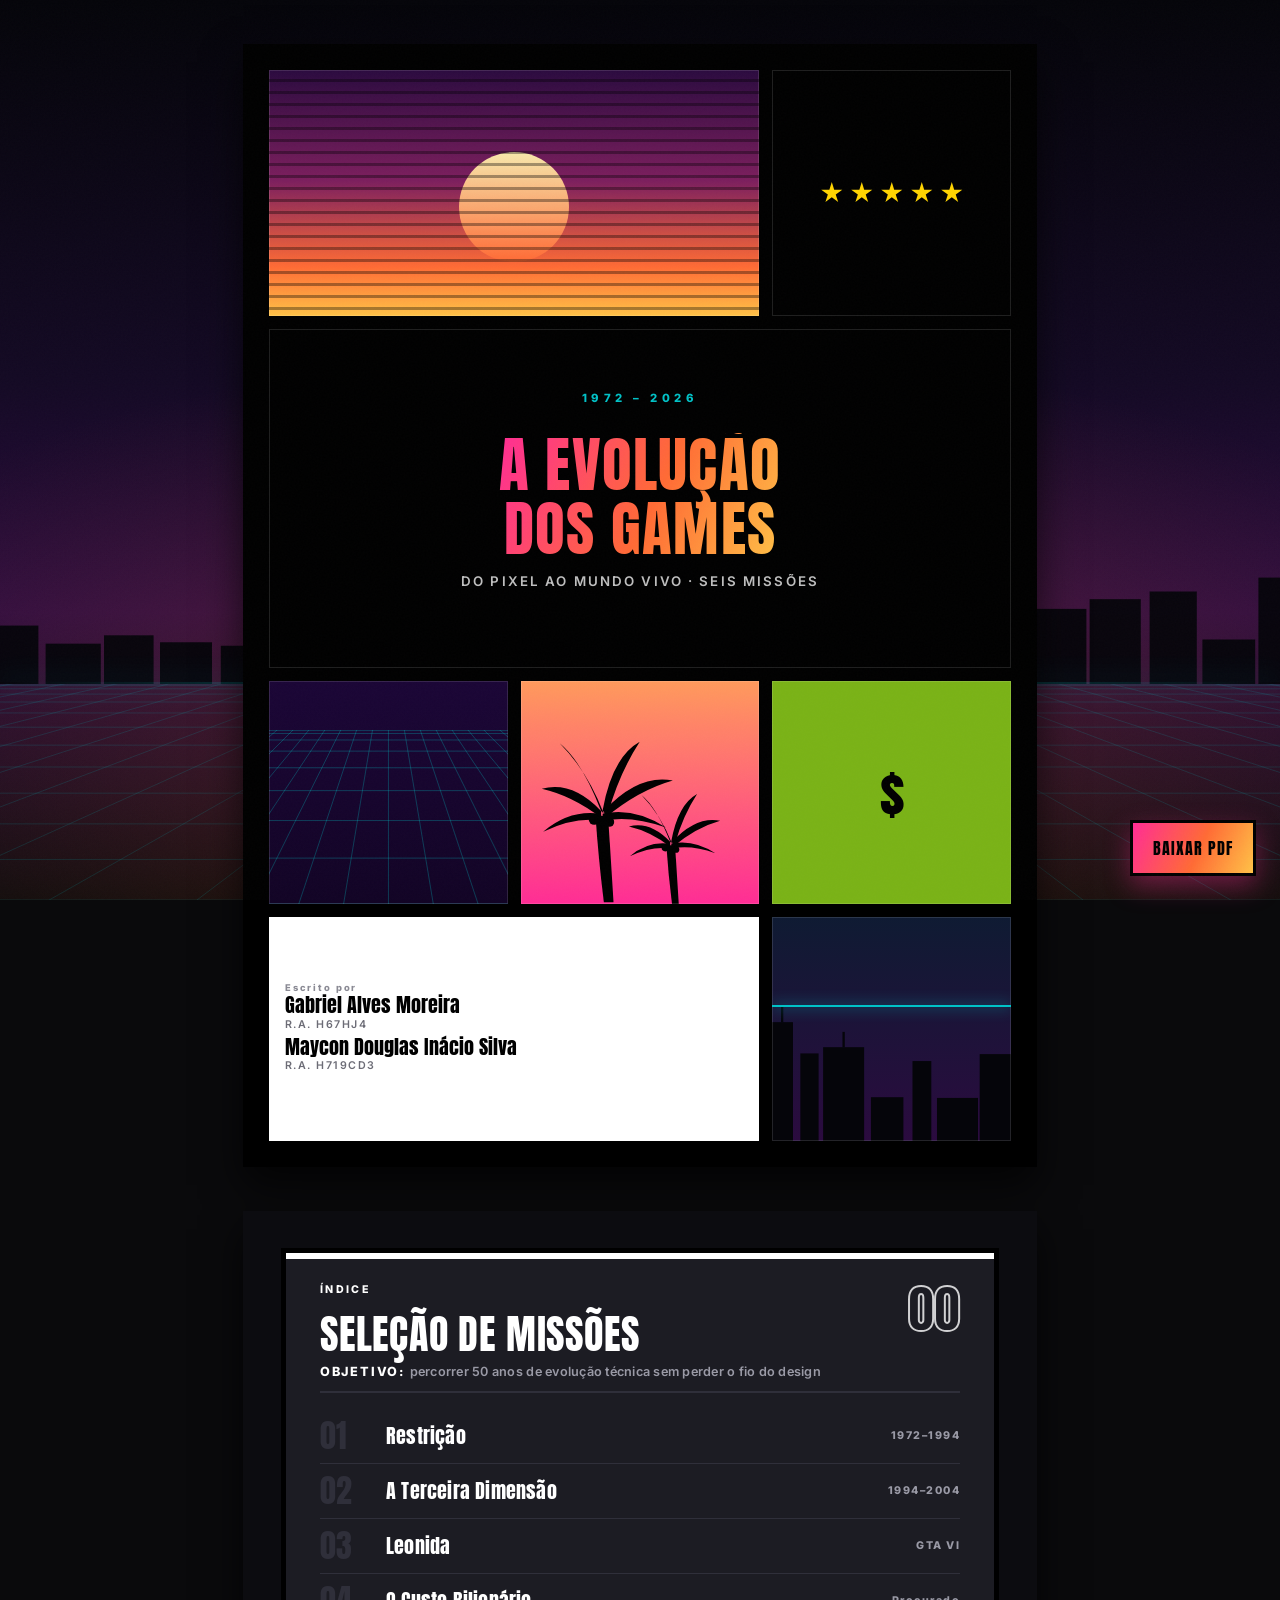
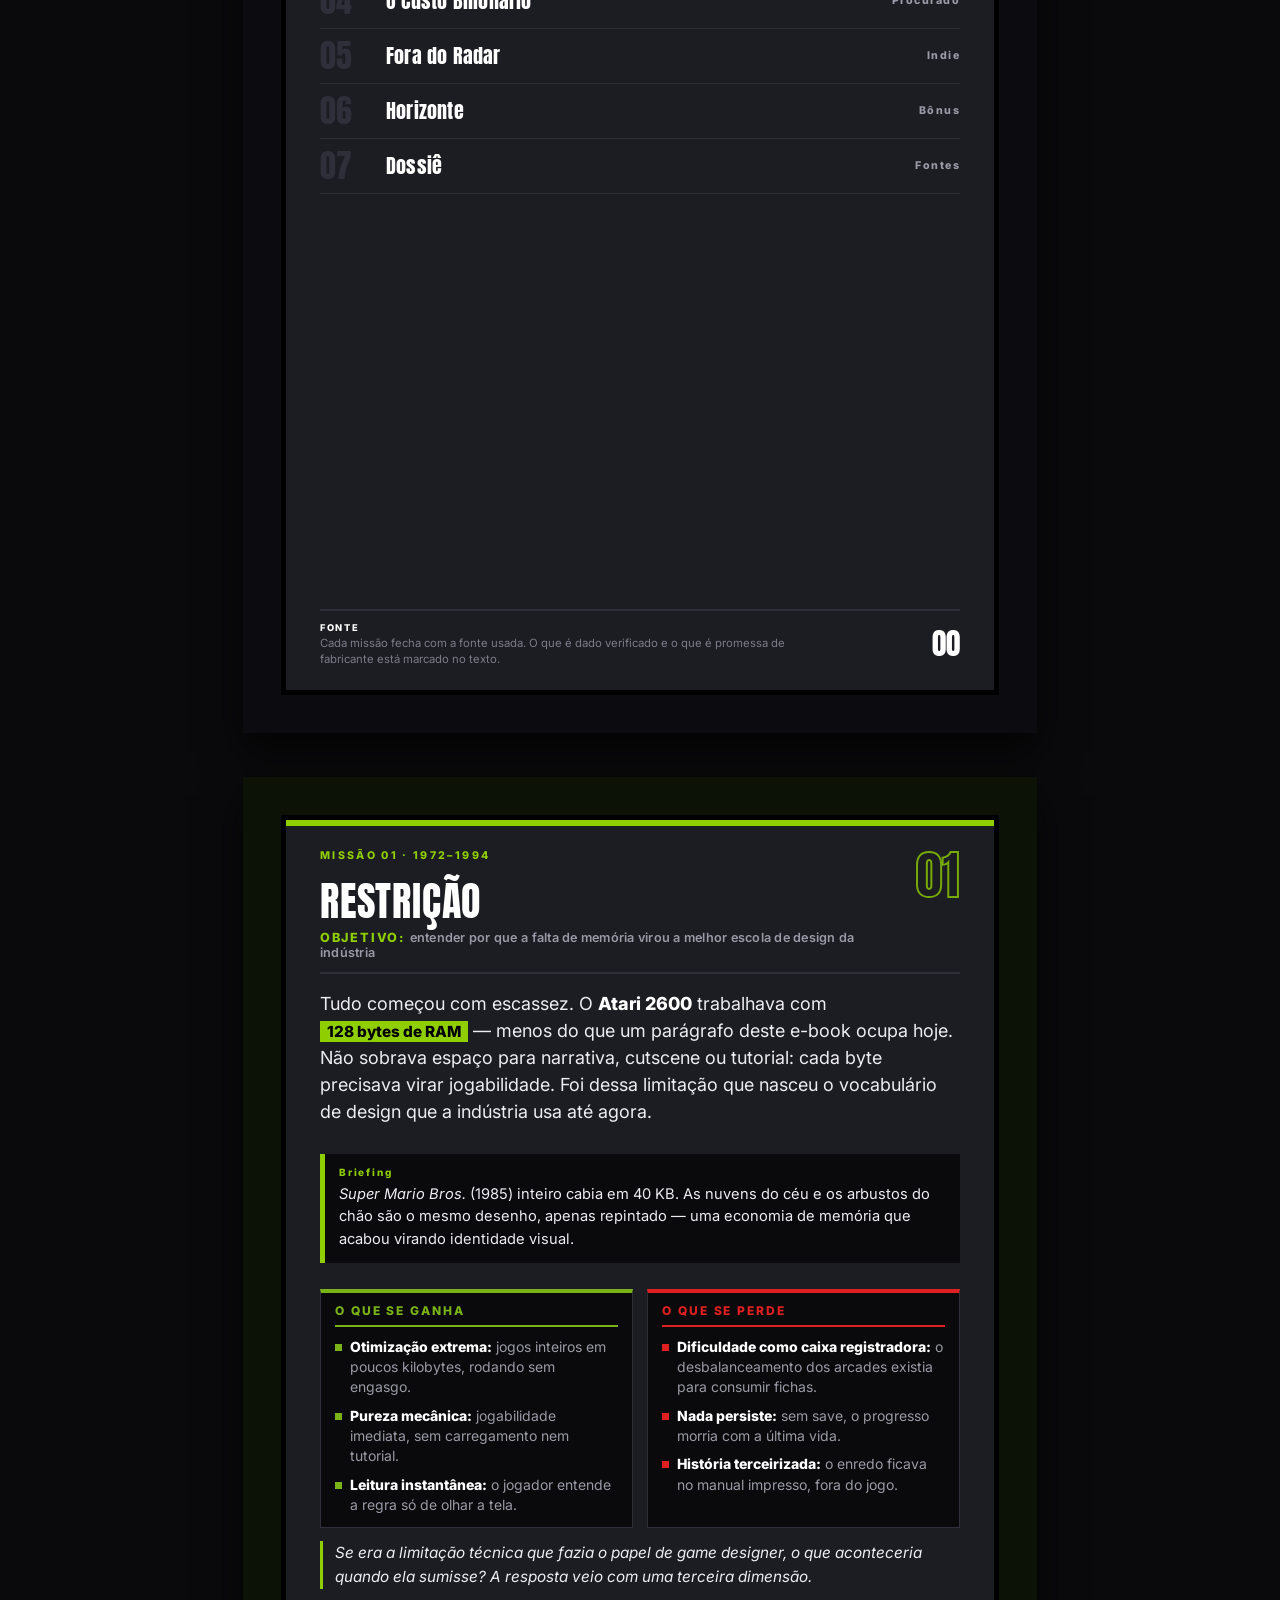
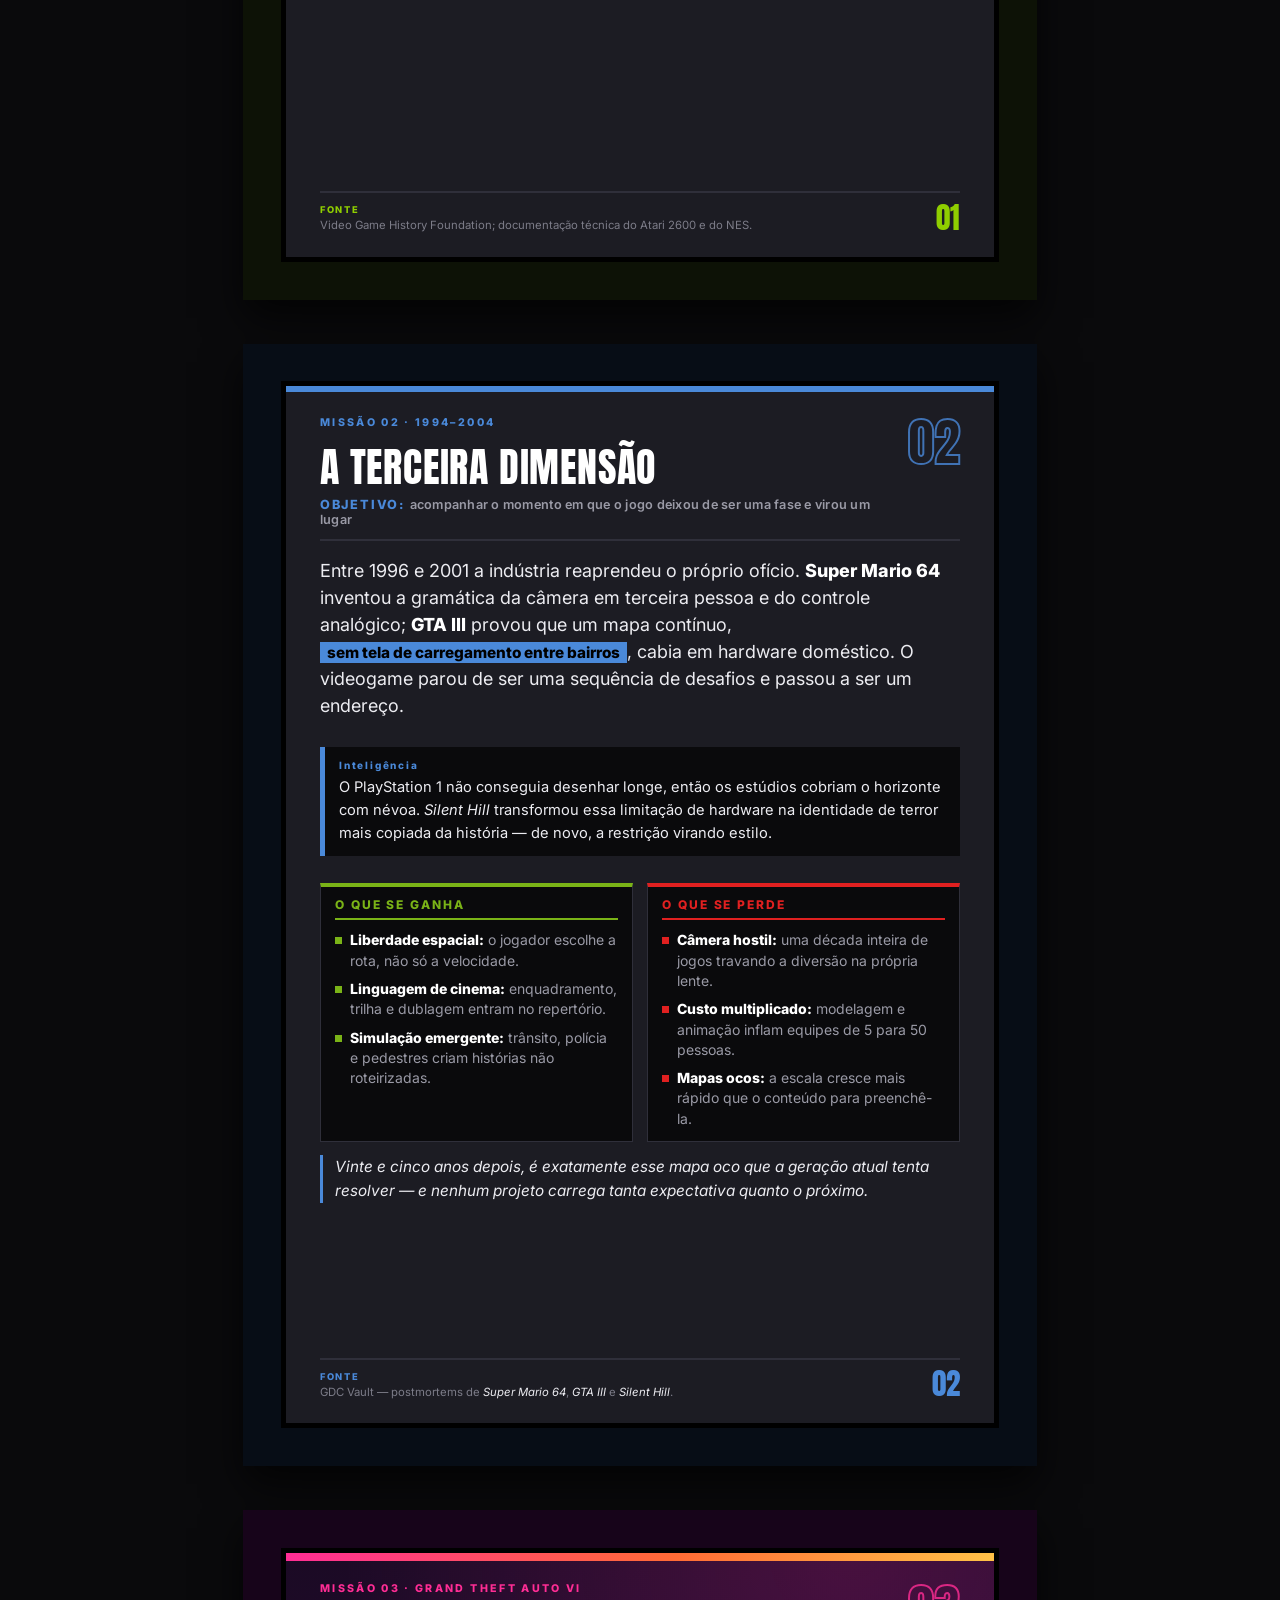
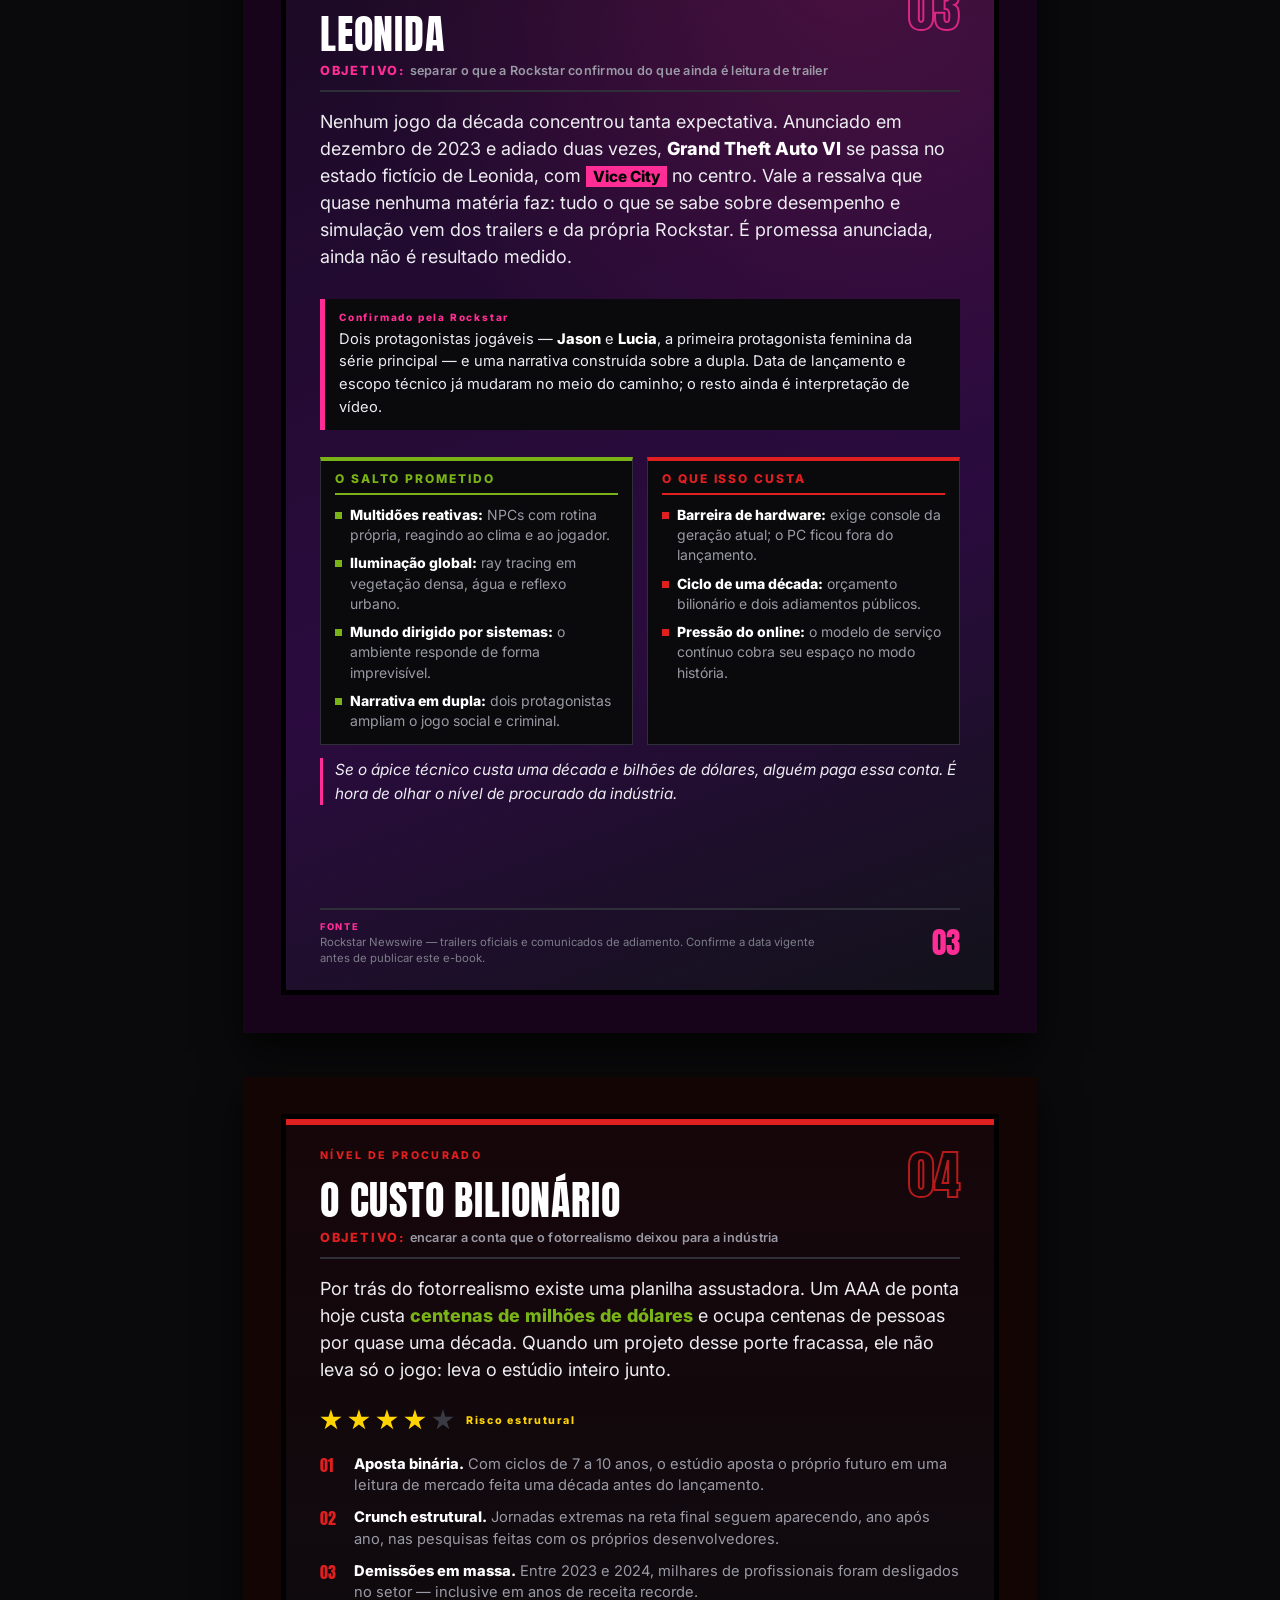
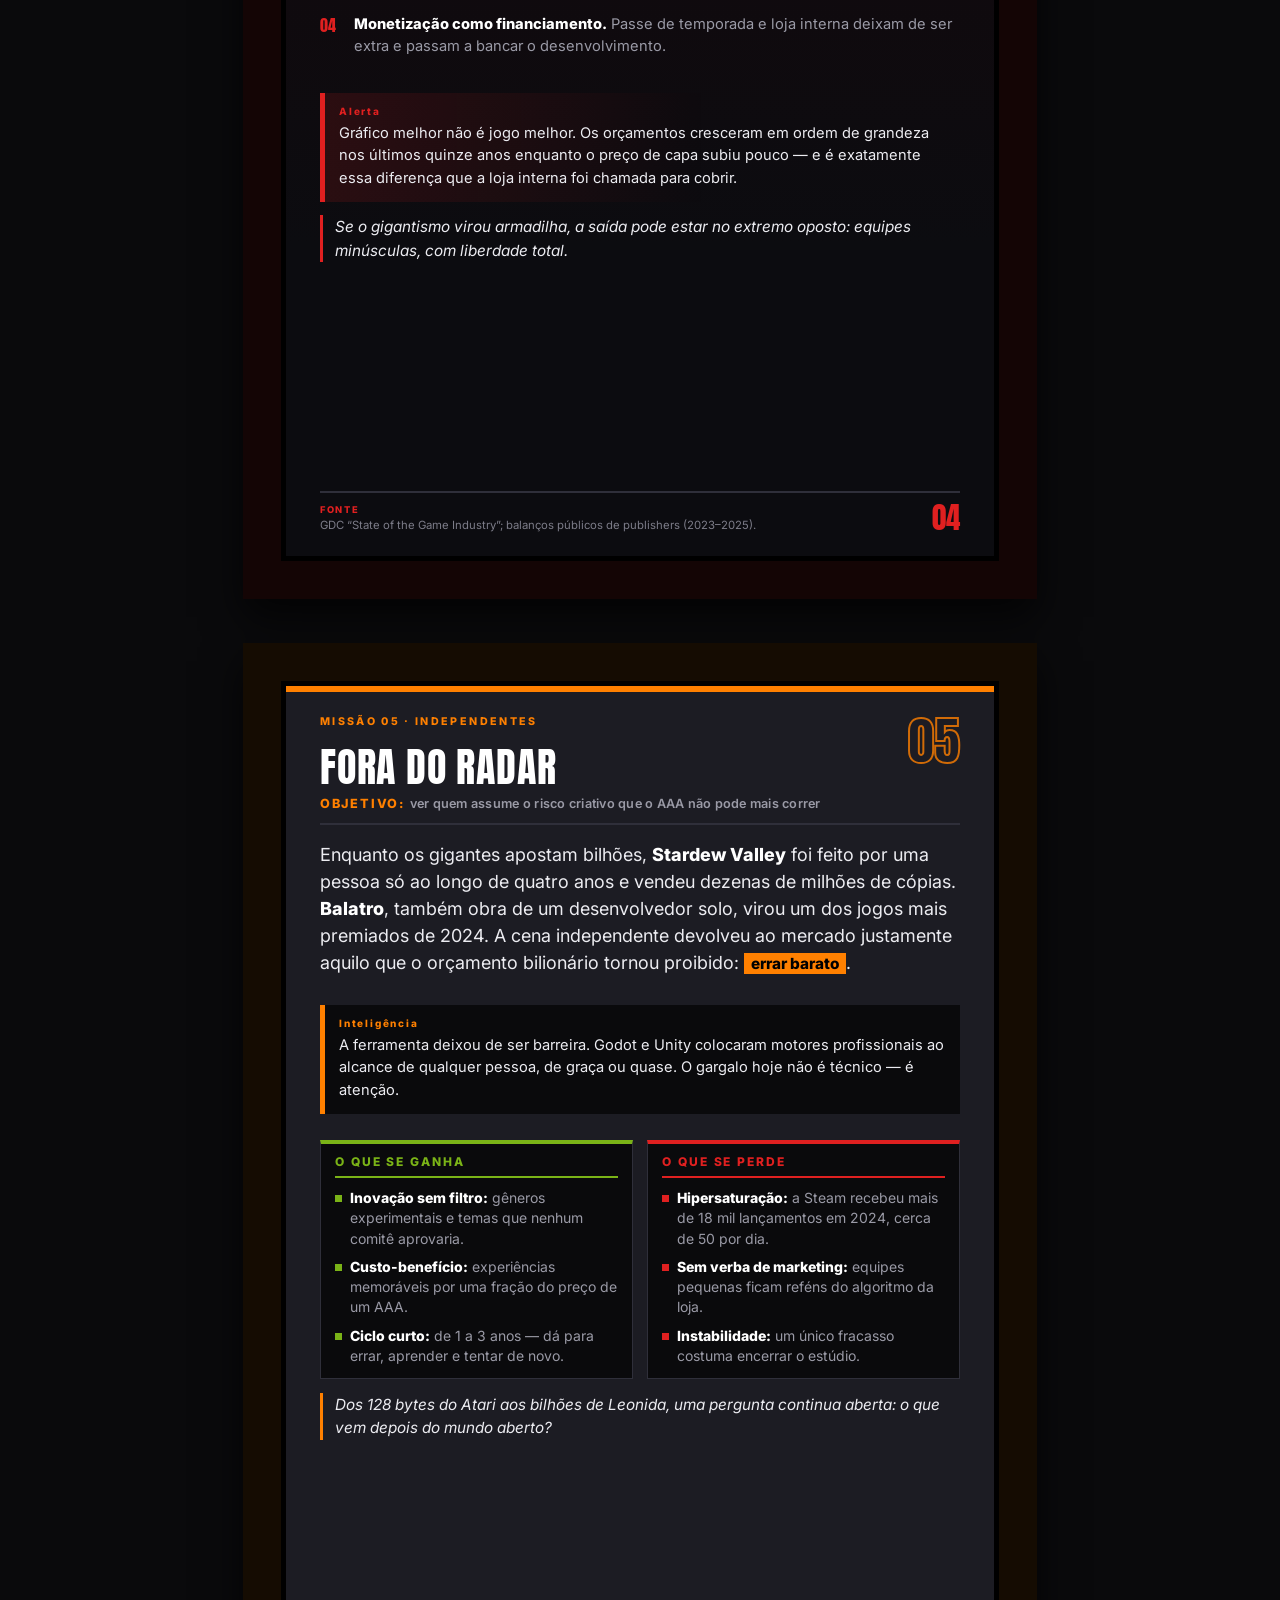
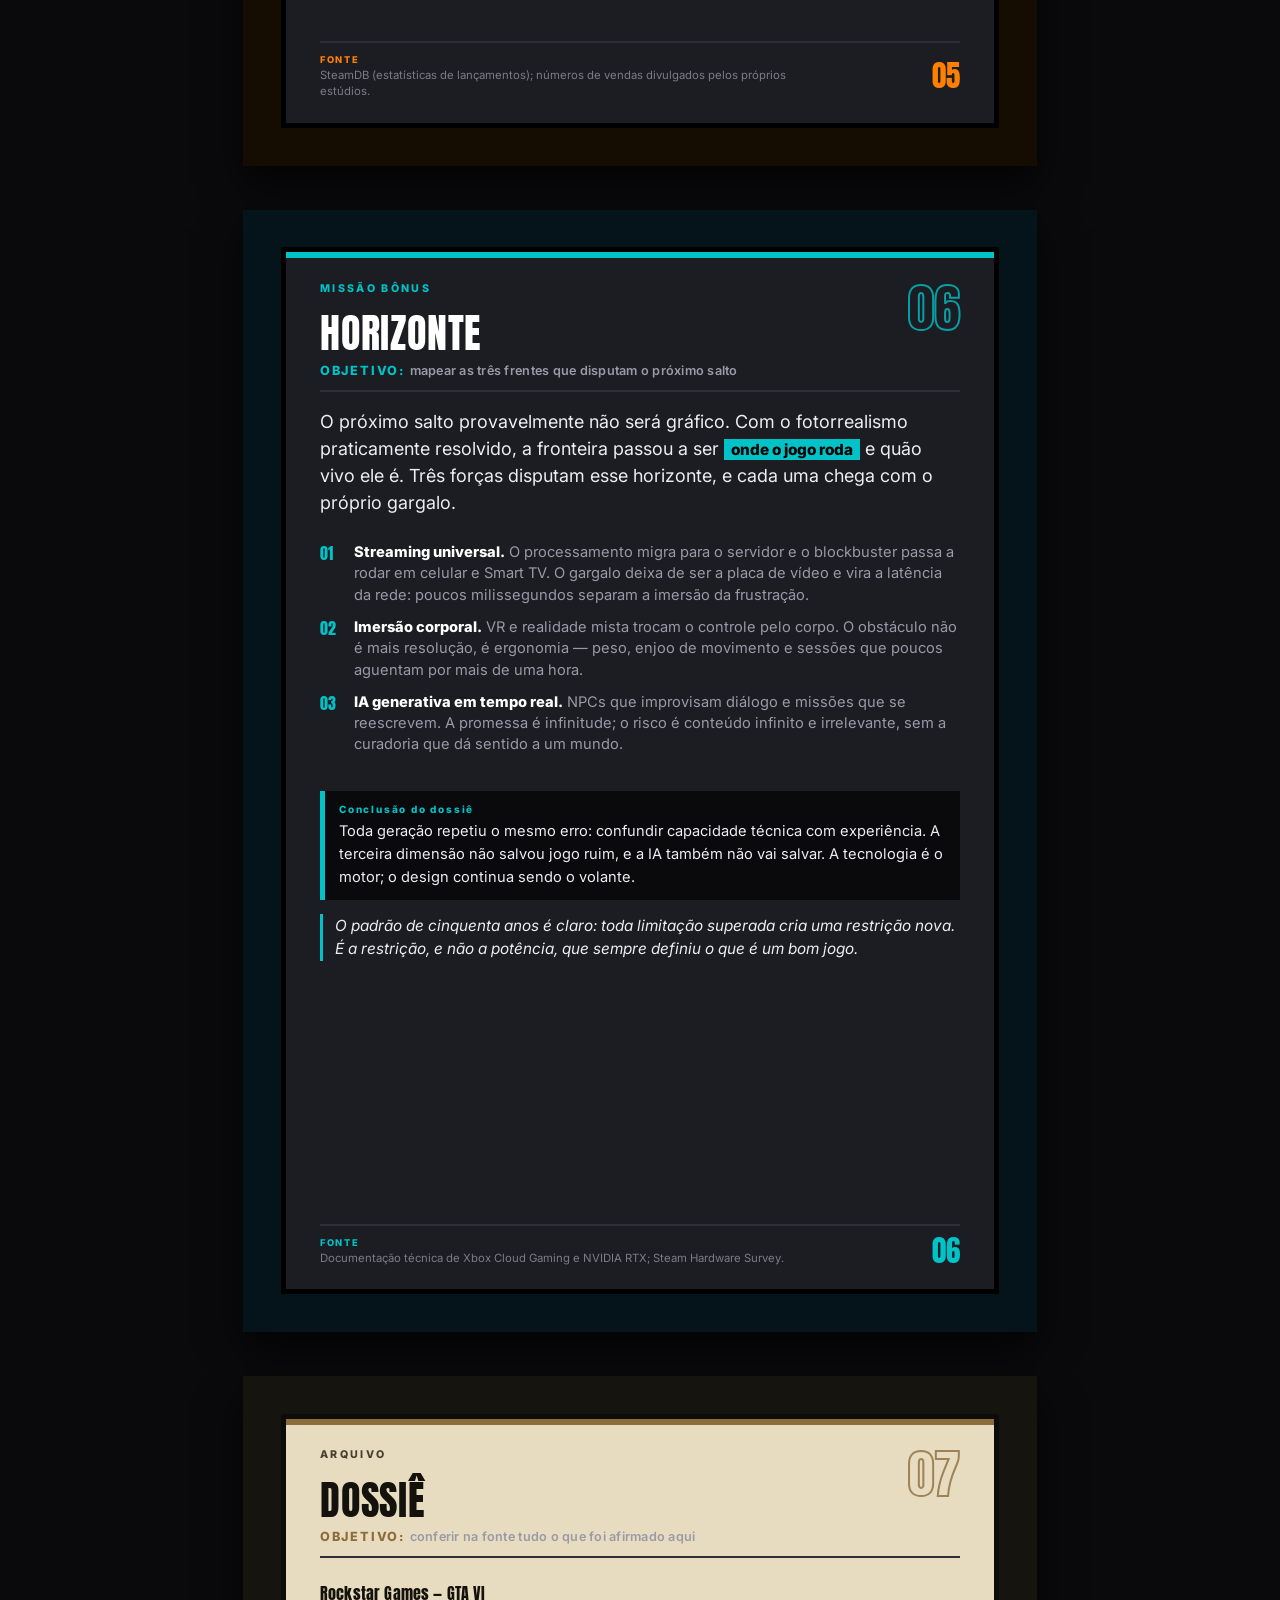
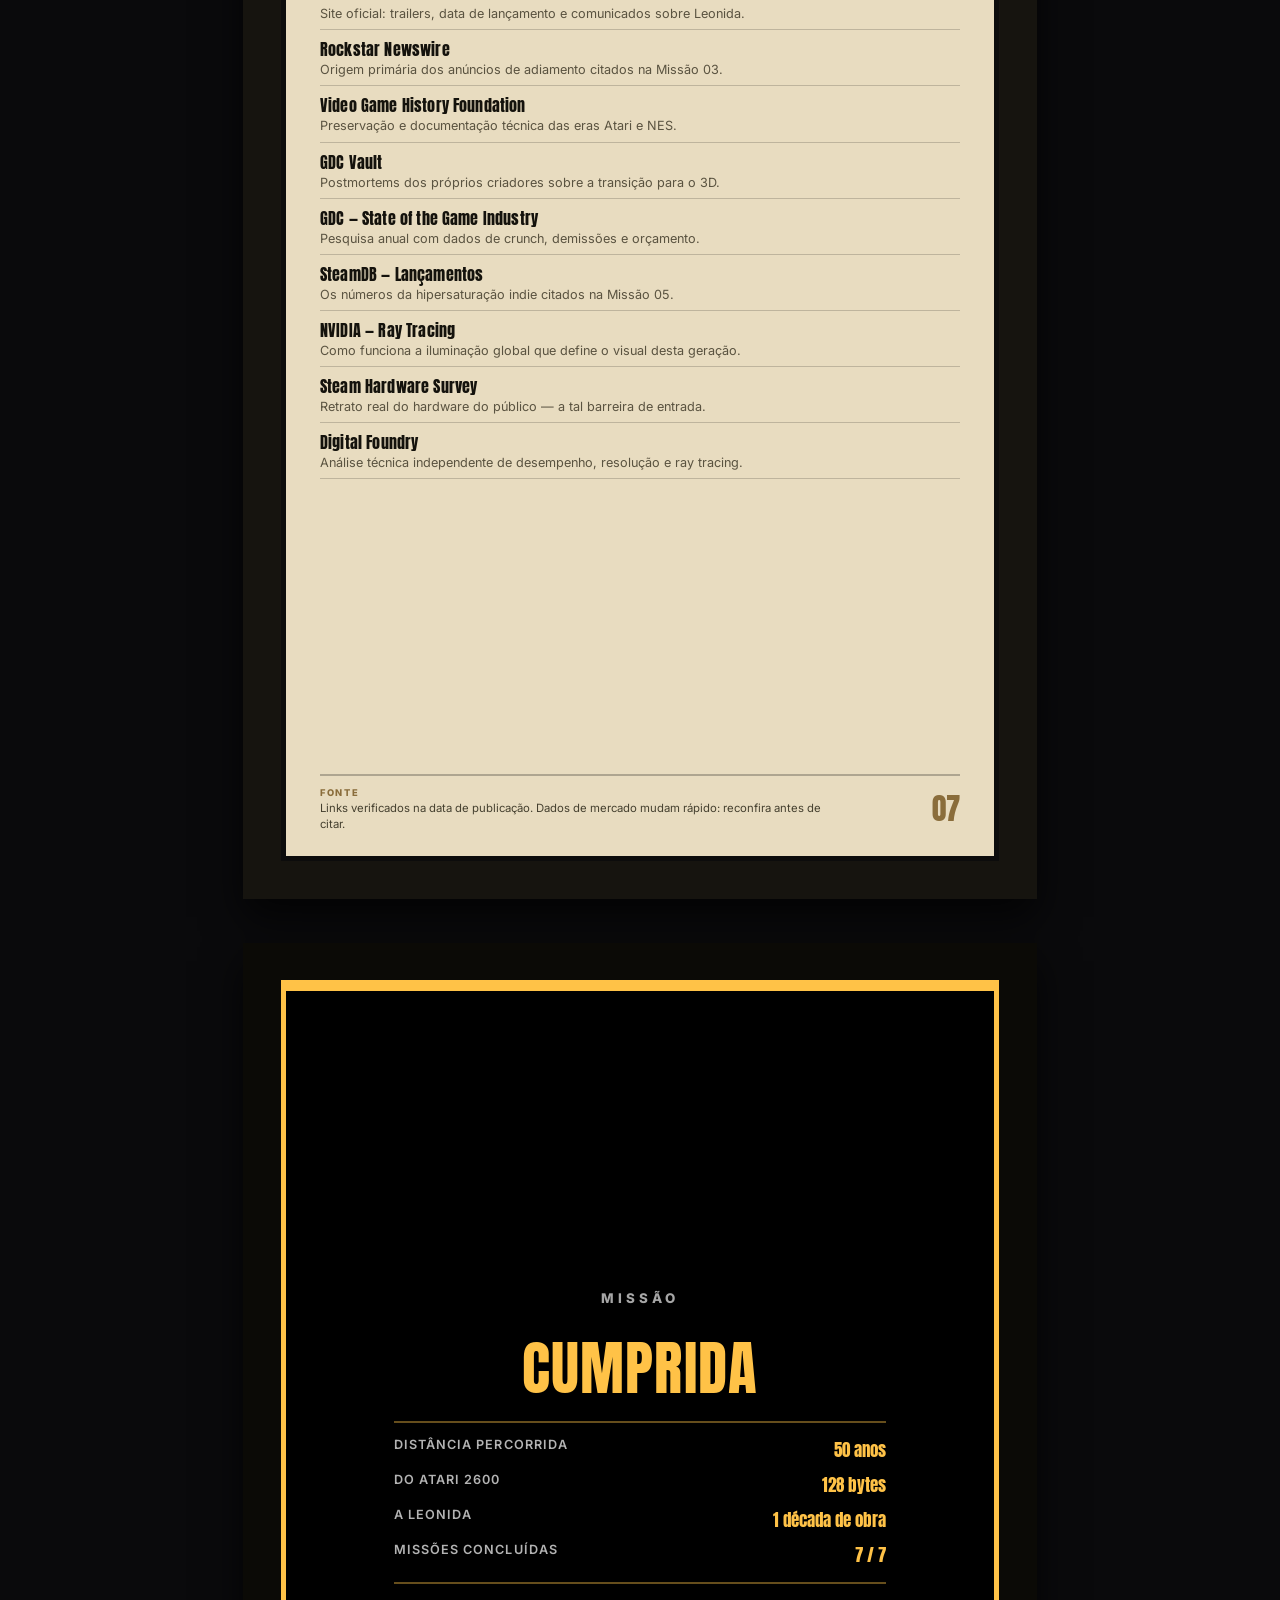
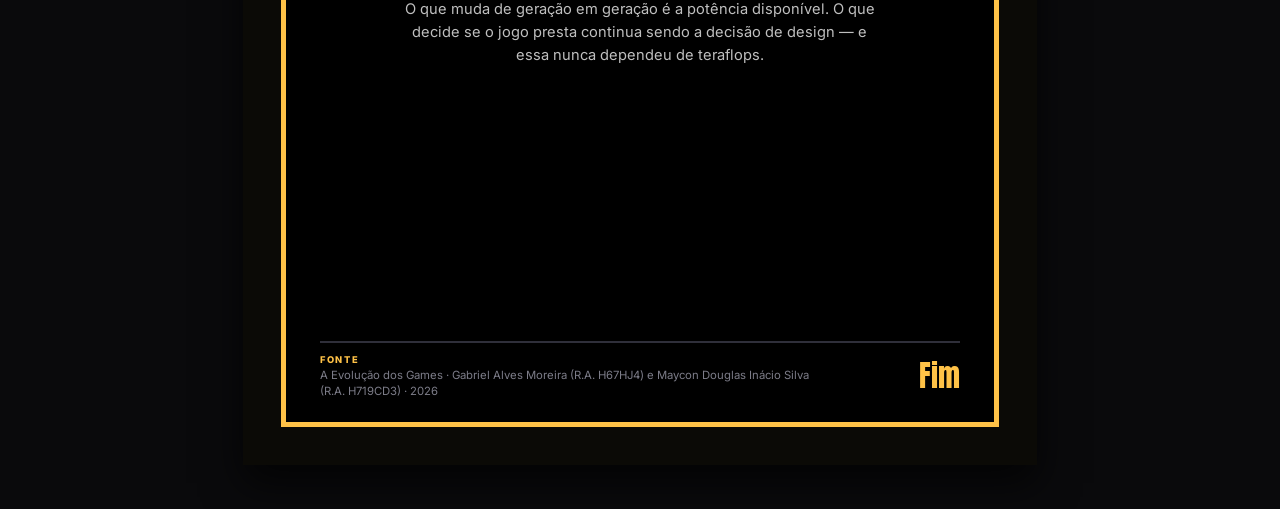
==== index.html @ b7cafbfc "feat: e-book A Evolução dos Games com direção de arte GTA V/VI E-book de 10 folhas A4 sobre 50 anos " ====
<!DOCTYPE html>
<html lang="pt-BR">
<head>
    <meta charset="UTF-8">
    <meta name="viewport" content="width=device-width, initial-scale=1.0">
    <meta name="description" content="E-book sobre a evolução dos games, do Atari a Leonida. Direção de arte inspirada em GTA V e GTA VI: painéis, HUD de missão e o pôr do sol de Vice City. Por Gabriel Alves Moreira e Maycon Douglas Inácio Silva.">
    <meta name="author" content="Gabriel Alves Moreira, Maycon Douglas Inácio Silva">

    <!-- Open Graph / Facebook -->
    <meta property="og:type" content="website">
    <meta property="og:url" content="https://maycondis.github.io/E-book-A_Evolucao_dos_Games/">
    <meta property="og:title" content="A Evolução dos Games | E-book">
    <meta property="og:description" content="Seis missões, do Atari a Leonida: como a restrição técnica sempre definiu o que é um bom jogo.">
    <meta property="og:image" content="https://maycondis.github.io/E-book-A_Evolucao_dos_Games/assets/img/capa.png">

    <!-- Twitter -->
    <meta property="twitter:card" content="summary_large_image">
    <meta property="twitter:url" content="https://maycondis.github.io/E-book-A_Evolucao_dos_Games/">
    <meta property="twitter:title" content="A Evolução dos Games | E-book">
    <meta property="twitter:description" content="Seis missões, do Atari a Leonida: como a restrição técnica sempre definiu o que é um bom jogo.">
    <meta property="twitter:image" content="https://maycondis.github.io/E-book-A_Evolucao_dos_Games/assets/img/capa.png">

    <title>A Evolução dos Games | E-book</title>

    <link rel="preconnect" href="https://fonts.googleapis.com">
    <link rel="preconnect" href="https://fonts.gstatic.com" crossorigin>
    <link href="https://fonts.googleapis.com/css2?family=Anton&family=Inter:wght@400;600;800&display=swap" rel="stylesheet">
    <link rel="stylesheet" href="assets/css/style.css">
    <link rel="stylesheet" href="assets/css/scenery.css">
    <link rel="icon" type="image/svg+xml" href="assets/img/favicon.svg">
</head>
<body>

    <!-- ============================================================
         CENÁRIO — LEONIDA AO ANOITECER (100% CSS)
         ============================================================ -->
    <div class="scenery" aria-hidden="true">
        <div class="scenery-sun"></div>
        <div class="scenery-skyline"></div>
        <div class="scenery-horizon"></div>
        <div class="scenery-road"></div>
    </div>

    <!-- ============================================================
         MENU DE PAUSA
         ============================================================ -->
    <nav id="pause-menu" aria-label="Seleção de missões">
        <p class="menu-tab">Menu de Pausa</p>
        <div class="menu-body">
            <div class="radar" aria-hidden="true">
                <div class="radar-sweep"></div>
                <div class="radar-blip"></div>
            </div>
            <ol>
                <li><a href="#m1">Restrição</a></li>
                <li><a href="#m2">A Terceira Dimensão</a></li>
                <li><a href="#m3">Leonida</a></li>
                <li><a href="#m4">O Custo Bilionário</a></li>
                <li><a href="#m5">Fora do Radar</a></li>
                <li><a href="#m6">Horizonte</a></li>
                <li><a href="#m7">Dossiê</a></li>
            </ol>
            <p class="menu-hud"><span>Progresso</span><span>7 / 7</span></p>
        </div>
    </nav>

    <!-- ============================================================
         E-BOOK
         ============================================================ -->
    <main>

        <!-- ===== CAPA ===== -->
        <article class="sheet cover-sheet" aria-labelledby="cover-title">
            <div class="cover-grid">

                <div class="cell cell-sunset span-2"></div>

                <div class="cell cell-wanted" aria-hidden="true">
                    <span class="wanted-star"></span>
                    <span class="wanted-star"></span>
                    <span class="wanted-star"></span>
                    <span class="wanted-star"></span>
                    <span class="wanted-star"></span>
                </div>

                <div class="cell cell-title span-3">
                    <p class="cover-kicker">1972 &ndash; 2026</p>
                    <h1 id="cover-title" class="cover-title">A Evolução<br>dos Games</h1>
                    <p class="cover-sub">Do pixel ao mundo vivo &middot; Seis missões</p>
                </div>

                <div class="cell cell-grid"></div>

                <div class="cell cell-palms" aria-hidden="true"></div>

                <div class="cell cell-money" aria-hidden="true"><span>$</span></div>

                <div class="cell cell-author span-2">
                    <span class="label">Escrito por</span>
                    <span class="name">Gabriel Alves Moreira</span>
                    <span class="ra">R.A. H67HJ4</span>
                    <span class="name">Maycon Douglas Inácio Silva</span>
                    <span class="ra">R.A. H719CD3</span>
                </div>

                <div class="cell cell-skyline"></div>

            </div>
        </article>

        <!-- ===== SELEÇÃO DE MISSÕES ===== -->
        <article class="sheet theme-neutral" aria-labelledby="index-title">
            <div class="panel">
                <header class="mission-head">
                    <div>
                        <p class="eyebrow">Índice</p>
                        <h2 id="index-title">Seleção de Missões</h2>
                        <span class="mission-objective">percorrer 50 anos de evolução técnica sem perder o fio do design</span>
                    </div>
                    <span class="mission-id" aria-hidden="true">00</span>
                </header>

                <ul class="mission-select">
                    <li><a href="#m1">Restrição</a><span class="pick-note">1972&ndash;1994</span></li>
                    <li><a href="#m2">A Terceira Dimensão</a><span class="pick-note">1994&ndash;2004</span></li>
                    <li><a href="#m3">Leonida</a><span class="pick-note">GTA VI</span></li>
                    <li><a href="#m4">O Custo Bilionário</a><span class="pick-note">Procurado</span></li>
                    <li><a href="#m5">Fora do Radar</a><span class="pick-note">Indie</span></li>
                    <li><a href="#m6">Horizonte</a><span class="pick-note">Bônus</span></li>
                    <li><a href="#m7">Dossiê</a><span class="pick-note">Fontes</span></li>
                </ul>

                <footer class="hud-footer">
                    <p class="hud-source">Cada missão fecha com a fonte usada. O que é dado verificado e o que é promessa de fabricante está marcado no texto.</p>
                    <span class="hud-page">00</span>
                </footer>
            </div>
        </article>

        <!-- ===== MISSÃO 01 ===== -->
        <article class="sheet theme-franklin" aria-labelledby="m1">
            <div class="panel">
                <header class="mission-head">
                    <div>
                        <p class="eyebrow">Missão 01 &middot; 1972&ndash;1994</p>
                        <h2 id="m1">Restrição</h2>
                        <span class="mission-objective">entender por que a falta de memória virou a melhor escola de design da indústria</span>
                    </div>
                    <span class="mission-id" aria-hidden="true">01</span>
                </header>

                <p class="lede">Tudo começou com escassez. O <strong>Atari 2600</strong> trabalhava com <span class="tag">128 bytes de RAM</span> — menos do que um parágrafo deste e-book ocupa hoje. Não sobrava espaço para narrativa, cutscene ou tutorial: cada byte precisava virar jogabilidade. Foi dessa limitação que nasceu o vocabulário de design que a indústria usa até agora.</p>

                <aside class="briefing">
                    <span class="briefing-label">Briefing</span>
                    <p><em>Super Mario Bros.</em> (1985) inteiro cabia em 40 KB. As nuvens do céu e os arbustos do chão são o mesmo desenho, apenas repintado — uma economia de memória que acabou virando identidade visual.</p>
                </aside>

                <div class="ledger">
                    <section class="ledger-col is-gain">
                        <h3>O que se ganha</h3>
                        <ul>
                            <li><strong>Otimização extrema:</strong> jogos inteiros em poucos kilobytes, rodando sem engasgo.</li>
                            <li><strong>Pureza mecânica:</strong> jogabilidade imediata, sem carregamento nem tutorial.</li>
                            <li><strong>Leitura instantânea:</strong> o jogador entende a regra só de olhar a tela.</li>
                        </ul>
                    </section>
                    <section class="ledger-col is-risk">
                        <h3>O que se perde</h3>
                        <ul>
                            <li><strong>Dificuldade como caixa registradora:</strong> o desbalanceamento dos arcades existia para consumir fichas.</li>
                            <li><strong>Nada persiste:</strong> sem save, o progresso morria com a última vida.</li>
                            <li><strong>História terceirizada:</strong> o enredo ficava no manual impresso, fora do jogo.</li>
                        </ul>
                    </section>
                </div>

                <p class="cliffhanger">Se era a limitação técnica que fazia o papel de game designer, o que aconteceria quando ela sumisse? A resposta veio com uma terceira dimensão.</p>

                <footer class="hud-footer">
                    <p class="hud-source">Video Game History Foundation; documentação técnica do Atari 2600 e do NES.</p>
                    <span class="hud-page">01</span>
                </footer>
            </div>
        </article>

        <!-- ===== MISSÃO 02 ===== -->
        <article class="sheet theme-michael" aria-labelledby="m2">
            <div class="panel">
                <header class="mission-head">
                    <div>
                        <p class="eyebrow">Missão 02 &middot; 1994&ndash;2004</p>
                        <h2 id="m2">A Terceira Dimensão</h2>
                        <span class="mission-objective">acompanhar o momento em que o jogo deixou de ser uma fase e virou um lugar</span>
                    </div>
                    <span class="mission-id" aria-hidden="true">02</span>
                </header>

                <p class="lede">Entre 1996 e 2001 a indústria reaprendeu o próprio ofício. <strong>Super Mario 64</strong> inventou a gramática da câmera em terceira pessoa e do controle analógico; <strong>GTA III</strong> provou que um mapa contínuo, <span class="tag">sem tela de carregamento entre bairros</span>, cabia em hardware doméstico. O videogame parou de ser uma sequência de desafios e passou a ser um endereço.</p>

                <aside class="briefing">
                    <span class="briefing-label">Inteligência</span>
                    <p>O PlayStation 1 não conseguia desenhar longe, então os estúdios cobriam o horizonte com névoa. <em>Silent Hill</em> transformou essa limitação de hardware na identidade de terror mais copiada da história — de novo, a restrição virando estilo.</p>
                </aside>

                <div class="ledger">
                    <section class="ledger-col is-gain">
                        <h3>O que se ganha</h3>
                        <ul>
                            <li><strong>Liberdade espacial:</strong> o jogador escolhe a rota, não só a velocidade.</li>
                            <li><strong>Linguagem de cinema:</strong> enquadramento, trilha e dublagem entram no repertório.</li>
                            <li><strong>Simulação emergente:</strong> trânsito, polícia e pedestres criam histórias não roteirizadas.</li>
                        </ul>
                    </section>
                    <section class="ledger-col is-risk">
                        <h3>O que se perde</h3>
                        <ul>
                            <li><strong>Câmera hostil:</strong> uma década inteira de jogos travando a diversão na própria lente.</li>
                            <li><strong>Custo multiplicado:</strong> modelagem e animação inflam equipes de 5 para 50 pessoas.</li>
                            <li><strong>Mapas ocos:</strong> a escala cresce mais rápido que o conteúdo para preenchê-la.</li>
                        </ul>
                    </section>
                </div>

                <p class="cliffhanger">Vinte e cinco anos depois, é exatamente esse mapa oco que a geração atual tenta resolver — e nenhum projeto carrega tanta expectativa quanto o próximo.</p>

                <footer class="hud-footer">
                    <p class="hud-source">GDC Vault — postmortems de <em>Super Mario 64</em>, <em>GTA III</em> e <em>Silent Hill</em>.</p>
                    <span class="hud-page">02</span>
                </footer>
            </div>
        </article>

        <!-- ===== MISSÃO 03 — DESTAQUE ===== -->
        <article class="sheet theme-leonida" aria-labelledby="m3">
            <div class="panel">
                <header class="mission-head">
                    <div>
                        <p class="eyebrow">Missão 03 &middot; Grand Theft Auto VI</p>
                        <h2 id="m3">Leonida</h2>
                        <span class="mission-objective">separar o que a Rockstar confirmou do que ainda é leitura de trailer</span>
                    </div>
                    <span class="mission-id" aria-hidden="true">03</span>
                </header>

                <p class="lede">Nenhum jogo da década concentrou tanta expectativa. Anunciado em dezembro de 2023 e adiado duas vezes, <strong>Grand Theft Auto VI</strong> se passa no estado fictício de Leonida, com <span class="tag">Vice City</span> no centro. Vale a ressalva que quase nenhuma matéria faz: tudo o que se sabe sobre desempenho e simulação vem dos trailers e da própria Rockstar. É promessa anunciada, ainda não é resultado medido.</p>

                <aside class="briefing">
                    <span class="briefing-label">Confirmado pela Rockstar</span>
                    <p>Dois protagonistas jogáveis — <strong>Jason</strong> e <strong>Lucia</strong>, a primeira protagonista feminina da série principal — e uma narrativa construída sobre a dupla. Data de lançamento e escopo técnico já mudaram no meio do caminho; o resto ainda é interpretação de vídeo.</p>
                </aside>

                <div class="ledger">
                    <section class="ledger-col is-gain">
                        <h3>O salto prometido</h3>
                        <ul>
                            <li><strong>Multidões reativas:</strong> NPCs com rotina própria, reagindo ao clima e ao jogador.</li>
                            <li><strong>Iluminação global:</strong> ray tracing em vegetação densa, água e reflexo urbano.</li>
                            <li><strong>Mundo dirigido por sistemas:</strong> o ambiente responde de forma imprevisível.</li>
                            <li><strong>Narrativa em dupla:</strong> dois protagonistas ampliam o jogo social e criminal.</li>
                        </ul>
                    </section>
                    <section class="ledger-col is-risk">
                        <h3>O que isso custa</h3>
                        <ul>
                            <li><strong>Barreira de hardware:</strong> exige console da geração atual; o PC ficou fora do lançamento.</li>
                            <li><strong>Ciclo de uma década:</strong> orçamento bilionário e dois adiamentos públicos.</li>
                            <li><strong>Pressão do online:</strong> o modelo de serviço contínuo cobra seu espaço no modo história.</li>
                        </ul>
                    </section>
                </div>

                <p class="cliffhanger">Se o ápice técnico custa uma década e bilhões de dólares, alguém paga essa conta. É hora de olhar o nível de procurado da indústria.</p>

                <footer class="hud-footer">
                    <p class="hud-source">Rockstar Newswire — trailers oficiais e comunicados de adiamento. Confirme a data vigente antes de publicar este e-book.</p>
                    <span class="hud-page">03</span>
                </footer>
            </div>
        </article>

        <!-- ===== NÍVEL DE PROCURADO ===== -->
        <article class="sheet theme-wanted" aria-labelledby="m4">
            <div class="panel">
                <header class="mission-head">
                    <div>
                        <p class="eyebrow">Nível de Procurado</p>
                        <h2 id="m4">O Custo Bilionário</h2>
                        <span class="mission-objective">encarar a conta que o fotorrealismo deixou para a indústria</span>
                    </div>
                    <span class="mission-id" aria-hidden="true">04</span>
                </header>

                <p class="lede">Por trás do fotorrealismo existe uma planilha assustadora. Um AAA de ponta hoje custa <span class="money">centenas de milhões de dólares</span> e ocupa centenas de pessoas por quase uma década. Quando um projeto desse porte fracassa, ele não leva só o jogo: leva o estúdio inteiro junto.</p>

                <div class="wanted" role="img" aria-label="Nível de procurado: quatro de cinco estrelas">
                    <span class="wanted-star"></span>
                    <span class="wanted-star"></span>
                    <span class="wanted-star"></span>
                    <span class="wanted-star"></span>
                    <span class="wanted-star is-empty"></span>
                    <span class="wanted-label">Risco estrutural</span>
                </div>

                <ol class="objectives">
                    <li><strong>Aposta binária.</strong> Com ciclos de 7 a 10 anos, o estúdio aposta o próprio futuro em uma leitura de mercado feita uma década antes do lançamento.</li>
                    <li><strong>Crunch estrutural.</strong> Jornadas extremas na reta final seguem aparecendo, ano após ano, nas pesquisas feitas com os próprios desenvolvedores.</li>
                    <li><strong>Demissões em massa.</strong> Entre 2023 e 2024, milhares de profissionais foram desligados no setor — inclusive em anos de receita recorde.</li>
                    <li><strong>Monetização como financiamento.</strong> Passe de temporada e loja interna deixam de ser extra e passam a bancar o desenvolvimento.</li>
                </ol>

                <aside class="briefing is-alert">
                    <span class="briefing-label">Alerta</span>
                    <p>Gráfico melhor não é jogo melhor. Os orçamentos cresceram em ordem de grandeza nos últimos quinze anos enquanto o preço de capa subiu pouco — e é exatamente essa diferença que a loja interna foi chamada para cobrir.</p>
                </aside>

                <p class="cliffhanger">Se o gigantismo virou armadilha, a saída pode estar no extremo oposto: equipes minúsculas, com liberdade total.</p>

                <footer class="hud-footer">
                    <p class="hud-source">GDC &ldquo;State of the Game Industry&rdquo;; balanços públicos de publishers (2023&ndash;2025).</p>
                    <span class="hud-page">04</span>
                </footer>
            </div>
        </article>

        <!-- ===== MISSÃO 05 ===== -->
        <article class="sheet theme-trevor" aria-labelledby="m5">
            <div class="panel">
                <header class="mission-head">
                    <div>
                        <p class="eyebrow">Missão 05 &middot; Independentes</p>
                        <h2 id="m5">Fora do Radar</h2>
                        <span class="mission-objective">ver quem assume o risco criativo que o AAA não pode mais correr</span>
                    </div>
                    <span class="mission-id" aria-hidden="true">05</span>
                </header>

                <p class="lede">Enquanto os gigantes apostam bilhões, <strong>Stardew Valley</strong> foi feito por uma pessoa só ao longo de quatro anos e vendeu dezenas de milhões de cópias. <strong>Balatro</strong>, também obra de um desenvolvedor solo, virou um dos jogos mais premiados de 2024. A cena independente devolveu ao mercado justamente aquilo que o orçamento bilionário tornou proibido: <span class="tag">errar barato</span>.</p>

                <aside class="briefing">
                    <span class="briefing-label">Inteligência</span>
                    <p>A ferramenta deixou de ser barreira. Godot e Unity colocaram motores profissionais ao alcance de qualquer pessoa, de graça ou quase. O gargalo hoje não é técnico — é atenção.</p>
                </aside>

                <div class="ledger">
                    <section class="ledger-col is-gain">
                        <h3>O que se ganha</h3>
                        <ul>
                            <li><strong>Inovação sem filtro:</strong> gêneros experimentais e temas que nenhum comitê aprovaria.</li>
                            <li><strong>Custo-benefício:</strong> experiências memoráveis por uma fração do preço de um AAA.</li>
                            <li><strong>Ciclo curto:</strong> de 1 a 3 anos — dá para errar, aprender e tentar de novo.</li>
                        </ul>
                    </section>
                    <section class="ledger-col is-risk">
                        <h3>O que se perde</h3>
                        <ul>
                            <li><strong>Hipersaturação:</strong> a Steam recebeu mais de 18 mil lançamentos em 2024, cerca de 50 por dia.</li>
                            <li><strong>Sem verba de marketing:</strong> equipes pequenas ficam reféns do algoritmo da loja.</li>
                            <li><strong>Instabilidade:</strong> um único fracasso costuma encerrar o estúdio.</li>
                        </ul>
                    </section>
                </div>

                <p class="cliffhanger">Dos 128 bytes do Atari aos bilhões de Leonida, uma pergunta continua aberta: o que vem depois do mundo aberto?</p>

                <footer class="hud-footer">
                    <p class="hud-source">SteamDB (estatísticas de lançamentos); números de vendas divulgados pelos próprios estúdios.</p>
                    <span class="hud-page">05</span>
                </footer>
            </div>
        </article>

        <!-- ===== MISSÃO BÔNUS ===== -->
        <article class="sheet theme-horizon" aria-labelledby="m6">
            <div class="panel">
                <header class="mission-head">
                    <div>
                        <p class="eyebrow">Missão Bônus</p>
                        <h2 id="m6">Horizonte</h2>
                        <span class="mission-objective">mapear as três frentes que disputam o próximo salto</span>
                    </div>
                    <span class="mission-id" aria-hidden="true">06</span>
                </header>

                <p class="lede">O próximo salto provavelmente não será gráfico. Com o fotorrealismo praticamente resolvido, a fronteira passou a ser <span class="tag">onde o jogo roda</span> e quão vivo ele é. Três forças disputam esse horizonte, e cada uma chega com o próprio gargalo.</p>

                <ol class="objectives">
                    <li><strong>Streaming universal.</strong> O processamento migra para o servidor e o blockbuster passa a rodar em celular e Smart TV. O gargalo deixa de ser a placa de vídeo e vira a latência da rede: poucos milissegundos separam a imersão da frustração.</li>
                    <li><strong>Imersão corporal.</strong> VR e realidade mista trocam o controle pelo corpo. O obstáculo não é mais resolução, é ergonomia — peso, enjoo de movimento e sessões que poucos aguentam por mais de uma hora.</li>
                    <li><strong>IA generativa em tempo real.</strong> NPCs que improvisam diálogo e missões que se reescrevem. A promessa é infinitude; o risco é conteúdo infinito e irrelevante, sem a curadoria que dá sentido a um mundo.</li>
                </ol>

                <aside class="briefing">
                    <span class="briefing-label">Conclusão do dossiê</span>
                    <p>Toda geração repetiu o mesmo erro: confundir capacidade técnica com experiência. A terceira dimensão não salvou jogo ruim, e a IA também não vai salvar. A tecnologia é o motor; o design continua sendo o volante.</p>
                </aside>

                <p class="cliffhanger">O padrão de cinquenta anos é claro: toda limitação superada cria uma restrição nova. É a restrição, e não a potência, que sempre definiu o que é um bom jogo.</p>

                <footer class="hud-footer">
                    <p class="hud-source">Documentação técnica de Xbox Cloud Gaming e NVIDIA RTX; Steam Hardware Survey.</p>
                    <span class="hud-page">06</span>
                </footer>
            </div>
        </article>

        <!-- ===== DOSSIÊ ===== -->
        <article class="sheet theme-dossier dossier-sheet" aria-labelledby="m7">
            <div class="panel">
                <header class="mission-head">
                    <div>
                        <p class="eyebrow">Arquivo</p>
                        <h2 id="m7">Dossiê</h2>
                        <span class="mission-objective">conferir na fonte tudo o que foi afirmado aqui</span>
                    </div>
                    <span class="mission-id" aria-hidden="true">07</span>
                </header>

                <ul class="sources">
                    <li><a href="https://www.rockstargames.com/VI" target="_blank" rel="noopener">
                        <span class="source-name">Rockstar Games &mdash; GTA VI</span>
                        <span class="source-note">Site oficial: trailers, data de lançamento e comunicados sobre Leonida.</span></a></li>
                    <li><a href="https://www.rockstargames.com/newswire" target="_blank" rel="noopener">
                        <span class="source-name">Rockstar Newswire</span>
                        <span class="source-note">Origem primária dos anúncios de adiamento citados na Missão 03.</span></a></li>
                    <li><a href="https://gamehistory.org/" target="_blank" rel="noopener">
                        <span class="source-name">Video Game History Foundation</span>
                        <span class="source-note">Preservação e documentação técnica das eras Atari e NES.</span></a></li>
                    <li><a href="https://gdcvault.com/" target="_blank" rel="noopener">
                        <span class="source-name">GDC Vault</span>
                        <span class="source-note">Postmortems dos próprios criadores sobre a transição para o 3D.</span></a></li>
                    <li><a href="https://gdconf.com/state-of-game-industry" target="_blank" rel="noopener">
                        <span class="source-name">GDC &mdash; State of the Game Industry</span>
                        <span class="source-note">Pesquisa anual com dados de crunch, demissões e orçamento.</span></a></li>
                    <li><a href="https://steamdb.info/stats/releases/" target="_blank" rel="noopener">
                        <span class="source-name">SteamDB &mdash; Lançamentos</span>
                        <span class="source-note">Os números da hipersaturação indie citados na Missão 05.</span></a></li>
                    <li><a href="https://developer.nvidia.com/rtx/ray-tracing" target="_blank" rel="noopener">
                        <span class="source-name">NVIDIA &mdash; Ray Tracing</span>
                        <span class="source-note">Como funciona a iluminação global que define o visual desta geração.</span></a></li>
                    <li><a href="https://store.steampowered.com/hwsurvey" target="_blank" rel="noopener">
                        <span class="source-name">Steam Hardware Survey</span>
                        <span class="source-note">Retrato real do hardware do público — a tal barreira de entrada.</span></a></li>
                    <li><a href="https://www.eurogamer.net/digitalfoundry" target="_blank" rel="noopener">
                        <span class="source-name">Digital Foundry</span>
                        <span class="source-note">Análise técnica independente de desempenho, resolução e ray tracing.</span></a></li>
                </ul>

                <footer class="hud-footer">
                    <p class="hud-source">Links verificados na data de publicação. Dados de mercado mudam rápido: reconfira antes de citar.</p>
                    <span class="hud-page">07</span>
                </footer>
            </div>
        </article>

        <!-- ===== MISSÃO CUMPRIDA ===== -->
        <article class="sheet theme-gold passed-sheet" aria-labelledby="passed-title">
            <div class="panel">
                <div class="passed-box">
                    <p class="passed-sub">Missão</p>
                    <h2 id="passed-title" class="passed-title">Cumprida</h2>

                    <div class="score-card">
                        <dl>
                            <dt>Distância percorrida</dt><dd>50 anos</dd>
                            <dt>Do Atari 2600</dt><dd>128 bytes</dd>
                            <dt>A Leonida</dt><dd>1 década de obra</dd>
                            <dt>Missões concluídas</dt><dd>7 / 7</dd>
                        </dl>
                    </div>

                    <p class="passed-note">O que muda de geração em geração é a potência disponível. O que decide se o jogo presta continua sendo a decisão de design — e essa nunca dependeu de teraflops.</p>
                </div>

                <footer class="hud-footer">
                    <p class="hud-source">A Evolução dos Games &middot; Gabriel Alves Moreira (R.A. H67HJ4) e Maycon Douglas Inácio Silva (R.A. H719CD3) &middot; 2026</p>
                    <span class="hud-page">Fim</span>
                </footer>
            </div>
        </article>

        <button id="btn-pdf" aria-label="Baixar o e-book em PDF">Baixar PDF</button>

    </main>

    <script src="assets/js/script.js"></script>
</body>
</html>
---- assets/css/style.css ----
/* ============================================================
   A EVOLUÇÃO DOS GAMES — E-BOOK
   Direção de arte: GTA V (painéis + HUD) x GTA VI (Vice sunset)
   Arquitetura CSS modular
   ============================================================ */

@import url('https://fonts.googleapis.com/css2?family=Anton&family=Inter:wght@400;600;800&display=swap');

@import url('modules/tokens.css');
@import url('modules/base.css');
@import url('modules/layout.css');
@import url('modules/panels.css');
@import url('modules/missions.css');
@import url('modules/covers.css');
@import url('modules/themes.css');
@import url('modules/motion.css');
@import url('modules/print.css');
---- assets/css/scenery.css ----
/* ============================================================
   CENÁRIO DE FUNDO — LEONIDA AO ANOITECER
   Feito só com CSS: nenhuma imagem, nenhuma requisição extra.
   ============================================================ */

.scenery {
  position: fixed;
  inset: 0;
  z-index: 0;
  pointer-events: none;
  overflow: hidden;
  background:
    radial-gradient(120% 70% at 50% 82%, rgba(255, 107, 53, 0.22), transparent 62%),
    linear-gradient(180deg, #05050a 0%, #140a24 42%, #2b0b3f 68%, #0a0a0c 100%);
}

/* Sol baixo, cortado por linhas — a marca do pôr do sol de Vice */
.scenery-sun {
  position: absolute;
  left: 50%;
  bottom: 26vh;
  width: 380px;
  height: 380px;
  margin-left: -190px;
  border-radius: 50%;
  background: linear-gradient(180deg, #ffd79a 0%, #ff6b35 45%, #ff2d95 100%);
  opacity: 0.3;
  -webkit-mask-image: repeating-linear-gradient(180deg, #000 0 16px, transparent 16px 23px);
  mask-image: repeating-linear-gradient(180deg, #000 0 16px, transparent 16px 23px);
}

/* Silhueta da cidade */
.scenery-skyline {
  position: absolute;
  left: 0;
  right: 0;
  bottom: 24vh;
  height: 17vh;
  background-image: url("data:image/svg+xml,%3Csvg%20xmlns=%27http://www.w3.org/2000/svg%27%20viewBox=%270%200%201600%20220%27%20preserveAspectRatio=%27none%27%3E%3Crect%20x=%270%27%20y=%27136%27%20width=%2748%27%20height=%2784%27%20fill=%27%2305050a%27/%3E%3Crect%20x=%2757%27%20y=%27162%27%20width=%2769%27%20height=%2758%27%20fill=%27%2305050a%27/%3E%3Crect%20x=%27130%27%20y=%27150%27%20width=%2762%27%20height=%2770%27%20fill=%27%2305050a%27/%3E%3Crect%20x=%27200%27%20y=%27160%27%20width=%2765%27%20height=%2760%27%20fill=%27%2305050a%27/%3E%3Crect%20x=%27276%27%20y=%27165%27%20width=%2741%27%20height=%2755%27%20fill=%27%2305050a%27/%3E%3Crect%20x=%27321%27%20y=%2767%27%20width=%2755%27%20height=%27153%27%20fill=%27%2305050a%27/%3E%3Crect%20x=%27346%27%20y=%2745%27%20width=%274%27%20height=%2722%27%20fill=%27%2305050a%27/%3E%3Crect%20x=%27380%27%20y=%2766%27%20width=%2763%27%20height=%27154%27%20fill=%27%2305050a%27/%3E%3Crect%20x=%27409%27%20y=%2744%27%20width=%274%27%20height=%2722%27%20fill=%27%2305050a%27/%3E%3Crect%20x=%27455%27%20y=%27117%27%20width=%2735%27%20height=%27103%27%20fill=%27%2305050a%27/%3E%3Crect%20x=%27503%27%20y=%27159%27%20width=%2768%27%20height=%2761%27%20fill=%27%2305050a%27/%3E%3Crect%20x=%27583%27%20y=%2773%27%20width=%2765%27%20height=%27147%27%20fill=%27%2305050a%27/%3E%3Crect%20x=%27613%27%20y=%2751%27%20width=%274%27%20height=%2722%27%20fill=%27%2305050a%27/%3E%3Crect%20x=%27654%27%20y=%27140%27%20width=%2730%27%20height=%2780%27%20fill=%27%2305050a%27/%3E%3Crect%20x=%27691%27%20y=%27138%27%20width=%2754%27%20height=%2782%27%20fill=%27%2305050a%27/%3E%3Crect%20x=%27756%27%20y=%2796%27%20width=%2735%27%20height=%27124%27%20fill=%27%2305050a%27/%3E%3Crect%20x=%27802%27%20y=%27128%27%20width=%2771%27%20height=%2792%27%20fill=%27%2305050a%27/%3E%3Crect%20x=%27877%27%20y=%27126%27%20width=%2765%27%20height=%2794%27%20fill=%27%2305050a%27/%3E%3Crect%20x=%27950%27%20y=%27158%27%20width=%2734%27%20height=%2762%27%20fill=%27%2305050a%27/%3E%3Crect%20x=%27996%27%20y=%27122%27%20width=%2731%27%20height=%2798%27%20fill=%27%2305050a%27/%3E%3Crect%20x=%271037%27%20y=%2765%27%20width=%2771%27%20height=%27155%27%20fill=%27%2305050a%27/%3E%3Crect%20x=%271118%27%20y=%2758%27%20width=%2765%27%20height=%27162%27%20fill=%27%2305050a%27/%3E%3Crect%20x=%271148%27%20y=%2736%27%20width=%274%27%20height=%2722%27%20fill=%27%2305050a%27/%3E%3Crect%20x=%271189%27%20y=%27128%27%20width=%2778%27%20height=%2792%27%20fill=%27%2305050a%27/%3E%3Crect%20x=%271281%27%20y=%27112%27%20width=%2777%27%20height=%27108%27%20fill=%27%2305050a%27/%3E%3Crect%20x=%271362%27%20y=%2798%27%20width=%2764%27%20height=%27122%27%20fill=%27%2305050a%27/%3E%3Crect%20x=%271437%27%20y=%2787%27%20width=%2759%27%20height=%27133%27%20fill=%27%2305050a%27/%3E%3Crect%20x=%271503%27%20y=%27156%27%20width=%2766%27%20height=%2764%27%20fill=%27%2305050a%27/%3E%3Crect%20x=%271573%27%20y=%2767%27%20width=%2760%27%20height=%27153%27%20fill=%27%2305050a%27/%3E%3Crect%20x=%271601%27%20y=%2745%27%20width=%274%27%20height=%2722%27%20fill=%27%2305050a%27/%3E%3C/svg%3E");
  background-repeat: repeat-x;
  background-position: bottom center;
  background-size: auto 100%;
  opacity: 0.92;
}

/* Linha do horizonte em neon */
.scenery-horizon {
  position: absolute;
  left: 0;
  right: 0;
  bottom: 24vh;
  height: 2px;
  background: linear-gradient(90deg, transparent, var(--vice-teal), transparent);
  box-shadow: 0 0 26px rgba(0, 194, 199, 0.8);
  opacity: 0.55;
}

/* Asfalto em perspectiva.
   A grade é um SVG já desenhado em perspectiva. A versão anterior usava
   perspective() + rotateX(72deg) numa camada gigante e fixa: a cada rolagem
   o Chrome rerasterizava tudo e o renderizador congelava. */
.scenery-road {
  position: absolute;
  left: 0;
  right: 0;
  bottom: 0;
  height: 24vh;
  background-image: url("data:image/svg+xml,%3Csvg%20xmlns=%27http://www.w3.org/2000/svg%27%20viewBox=%270%200%201400%20420%27%20preserveAspectRatio=%27none%27%3E%3Cline%20x1=%27700.0%27%20y1=%27-231.0%27%20x2=%27-1400.0%27%20y2=%27420%27%20stroke=%27rgba(0,194,199,0.42)%27%20stroke-width=%271%27/%3E%3Cline%20x1=%27700.0%27%20y1=%27-231.0%27%20x2=%27-1238.5%27%20y2=%27420%27%20stroke=%27rgba(0,194,199,0.42)%27%20stroke-width=%271%27/%3E%3Cline%20x1=%27700.0%27%20y1=%27-231.0%27%20x2=%27-1076.9%27%20y2=%27420%27%20stroke=%27rgba(0,194,199,0.42)%27%20stroke-width=%271%27/%3E%3Cline%20x1=%27700.0%27%20y1=%27-231.0%27%20x2=%27-915.4%27%20y2=%27420%27%20stroke=%27rgba(0,194,199,0.42)%27%20stroke-width=%271%27/%3E%3Cline%20x1=%27700.0%27%20y1=%27-231.0%27%20x2=%27-753.8%27%20y2=%27420%27%20stroke=%27rgba(0,194,199,0.42)%27%20stroke-width=%271%27/%3E%3Cline%20x1=%27700.0%27%20y1=%27-231.0%27%20x2=%27-592.3%27%20y2=%27420%27%20stroke=%27rgba(0,194,199,0.42)%27%20stroke-width=%271%27/%3E%3Cline%20x1=%27700.0%27%20y1=%27-231.0%27%20x2=%27-430.8%27%20y2=%27420%27%20stroke=%27rgba(0,194,199,0.42)%27%20stroke-width=%271%27/%3E%3Cline%20x1=%27700.0%27%20y1=%27-231.0%27%20x2=%27-269.2%27%20y2=%27420%27%20stroke=%27rgba(0,194,199,0.42)%27%20stroke-width=%271%27/%3E%3Cline%20x1=%27700.0%27%20y1=%27-231.0%27%20x2=%27-107.7%27%20y2=%27420%27%20stroke=%27rgba(0,194,199,0.42)%27%20stroke-width=%271%27/%3E%3Cline%20x1=%27700.0%27%20y1=%27-231.0%27%20x2=%2753.8%27%20y2=%27420%27%20stroke=%27rgba(0,194,199,0.42)%27%20stroke-width=%271%27/%3E%3Cline%20x1=%27700.0%27%20y1=%27-231.0%27%20x2=%27215.4%27%20y2=%27420%27%20stroke=%27rgba(0,194,199,0.42)%27%20stroke-width=%271%27/%3E%3Cline%20x1=%27700.0%27%20y1=%27-231.0%27%20x2=%27376.9%27%20y2=%27420%27%20stroke=%27rgba(0,194,199,0.42)%27%20stroke-width=%271%27/%3E%3Cline%20x1=%27700.0%27%20y1=%27-231.0%27%20x2=%27538.5%27%20y2=%27420%27%20stroke=%27rgba(0,194,199,0.42)%27%20stroke-width=%271%27/%3E%3Cline%20x1=%27700.0%27%20y1=%27-231.0%27%20x2=%27700.0%27%20y2=%27420%27%20stroke=%27rgba(0,194,199,0.42)%27%20stroke-width=%271%27/%3E%3Cline%20x1=%27700.0%27%20y1=%27-231.0%27%20x2=%27861.5%27%20y2=%27420%27%20stroke=%27rgba(0,194,199,0.42)%27%20stroke-width=%271%27/%3E%3Cline%20x1=%27700.0%27%20y1=%27-231.0%27%20x2=%271023.1%27%20y2=%27420%27%20stroke=%27rgba(0,194,199,0.42)%27%20stroke-width=%271%27/%3E%3Cline%20x1=%27700.0%27%20y1=%27-231.0%27%20x2=%271184.6%27%20y2=%27420%27%20stroke=%27rgba(0,194,199,0.42)%27%20stroke-width=%271%27/%3E%3Cline%20x1=%27700.0%27%20y1=%27-231.0%27%20x2=%271346.2%27%20y2=%27420%27%20stroke=%27rgba(0,194,199,0.42)%27%20stroke-width=%271%27/%3E%3Cline%20x1=%27700.0%27%20y1=%27-231.0%27%20x2=%271507.7%27%20y2=%27420%27%20stroke=%27rgba(0,194,199,0.42)%27%20stroke-width=%271%27/%3E%3Cline%20x1=%27700.0%27%20y1=%27-231.0%27%20x2=%271669.2%27%20y2=%27420%27%20stroke=%27rgba(0,194,199,0.42)%27%20stroke-width=%271%27/%3E%3Cline%20x1=%27700.0%27%20y1=%27-231.0%27%20x2=%271830.8%27%20y2=%27420%27%20stroke=%27rgba(0,194,199,0.42)%27%20stroke-width=%271%27/%3E%3Cline%20x1=%27700.0%27%20y1=%27-231.0%27%20x2=%271992.3%27%20y2=%27420%27%20stroke=%27rgba(0,194,199,0.42)%27%20stroke-width=%271%27/%3E%3Cline%20x1=%27700.0%27%20y1=%27-231.0%27%20x2=%272153.8%27%20y2=%27420%27%20stroke=%27rgba(0,194,199,0.42)%27%20stroke-width=%271%27/%3E%3Cline%20x1=%27700.0%27%20y1=%27-231.0%27%20x2=%272315.4%27%20y2=%27420%27%20stroke=%27rgba(0,194,199,0.42)%27%20stroke-width=%271%27/%3E%3Cline%20x1=%27700.0%27%20y1=%27-231.0%27%20x2=%272476.9%27%20y2=%27420%27%20stroke=%27rgba(0,194,199,0.42)%27%20stroke-width=%271%27/%3E%3Cline%20x1=%27700.0%27%20y1=%27-231.0%27%20x2=%272638.5%27%20y2=%27420%27%20stroke=%27rgba(0,194,199,0.42)%27%20stroke-width=%271%27/%3E%3Cline%20x1=%27700.0%27%20y1=%27-231.0%27%20x2=%272800.0%27%20y2=%27420%27%20stroke=%27rgba(0,194,199,0.42)%27%20stroke-width=%271%27/%3E%3Cline%20x1=%270%27%20y1=%270.5%27%20x2=%271400%27%20y2=%270.5%27%20stroke=%27rgba(0,194,199,0.42)%27%20stroke-width=%271%27/%3E%3Cline%20x1=%270%27%20y1=%273.2%27%20x2=%271400%27%20y2=%273.2%27%20stroke=%27rgba(0,194,199,0.42)%27%20stroke-width=%271%27/%3E%3Cline%20x1=%270%27%20y1=%279.3%27%20x2=%271400%27%20y2=%279.3%27%20stroke=%27rgba(0,194,199,0.42)%27%20stroke-width=%271%27/%3E%3Cline%20x1=%270%27%20y1=%2719.6%27%20x2=%271400%27%20y2=%2719.6%27%20stroke=%27rgba(0,194,199,0.42)%27%20stroke-width=%271%27/%3E%3Cline%20x1=%270%27%20y1=%2735.0%27%20x2=%271400%27%20y2=%2735.0%27%20stroke=%27rgba(0,194,199,0.42)%27%20stroke-width=%271%27/%3E%3Cline%20x1=%270%27%20y1=%2756.3%27%20x2=%271400%27%20y2=%2756.3%27%20stroke=%27rgba(0,194,199,0.42)%27%20stroke-width=%271%27/%3E%3Cline%20x1=%270%27%20y1=%2784.0%27%20x2=%271400%27%20y2=%2784.0%27%20stroke=%27rgba(0,194,199,0.42)%27%20stroke-width=%271%27/%3E%3Cline%20x1=%270%27%20y1=%27118.9%27%20x2=%271400%27%20y2=%27118.9%27%20stroke=%27rgba(0,194,199,0.42)%27%20stroke-width=%271%27/%3E%3Cline%20x1=%270%27%20y1=%27161.4%27%20x2=%271400%27%20y2=%27161.4%27%20stroke=%27rgba(0,194,199,0.42)%27%20stroke-width=%271%27/%3E%3Cline%20x1=%270%27%20y1=%27212.3%27%20x2=%271400%27%20y2=%27212.3%27%20stroke=%27rgba(0,194,199,0.42)%27%20stroke-width=%271%27/%3E%3Cline%20x1=%270%27%20y1=%27272.0%27%20x2=%271400%27%20y2=%27272.0%27%20stroke=%27rgba(0,194,199,0.42)%27%20stroke-width=%271%27/%3E%3Cline%20x1=%270%27%20y1=%27341.1%27%20x2=%271400%27%20y2=%27341.1%27%20stroke=%27rgba(0,194,199,0.42)%27%20stroke-width=%271%27/%3E%3Cline%20x1=%270%27%20y1=%27420.0%27%20x2=%271400%27%20y2=%27420.0%27%20stroke=%27rgba(0,194,199,0.42)%27%20stroke-width=%271%27/%3E%3C/svg%3E");
  background-repeat: no-repeat;
  background-size: 100% 100%;
  opacity: 0.5;
}
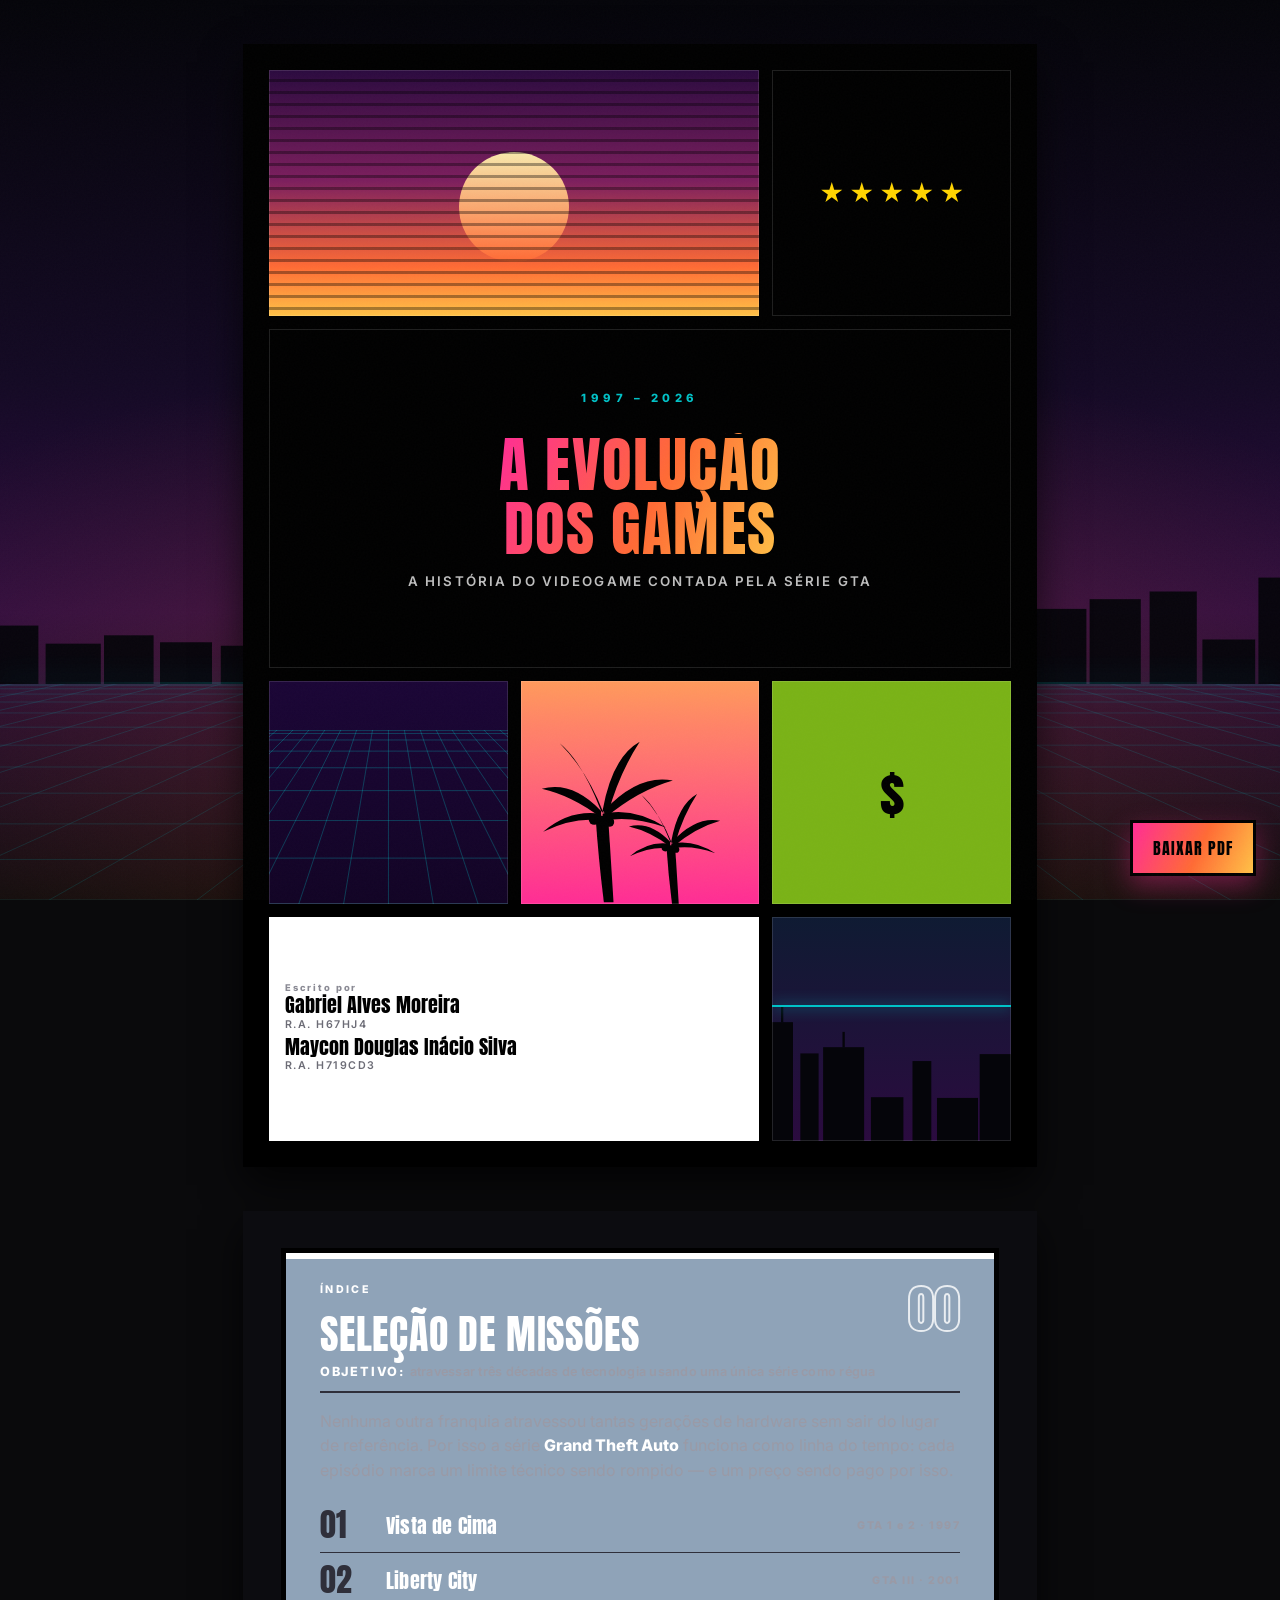
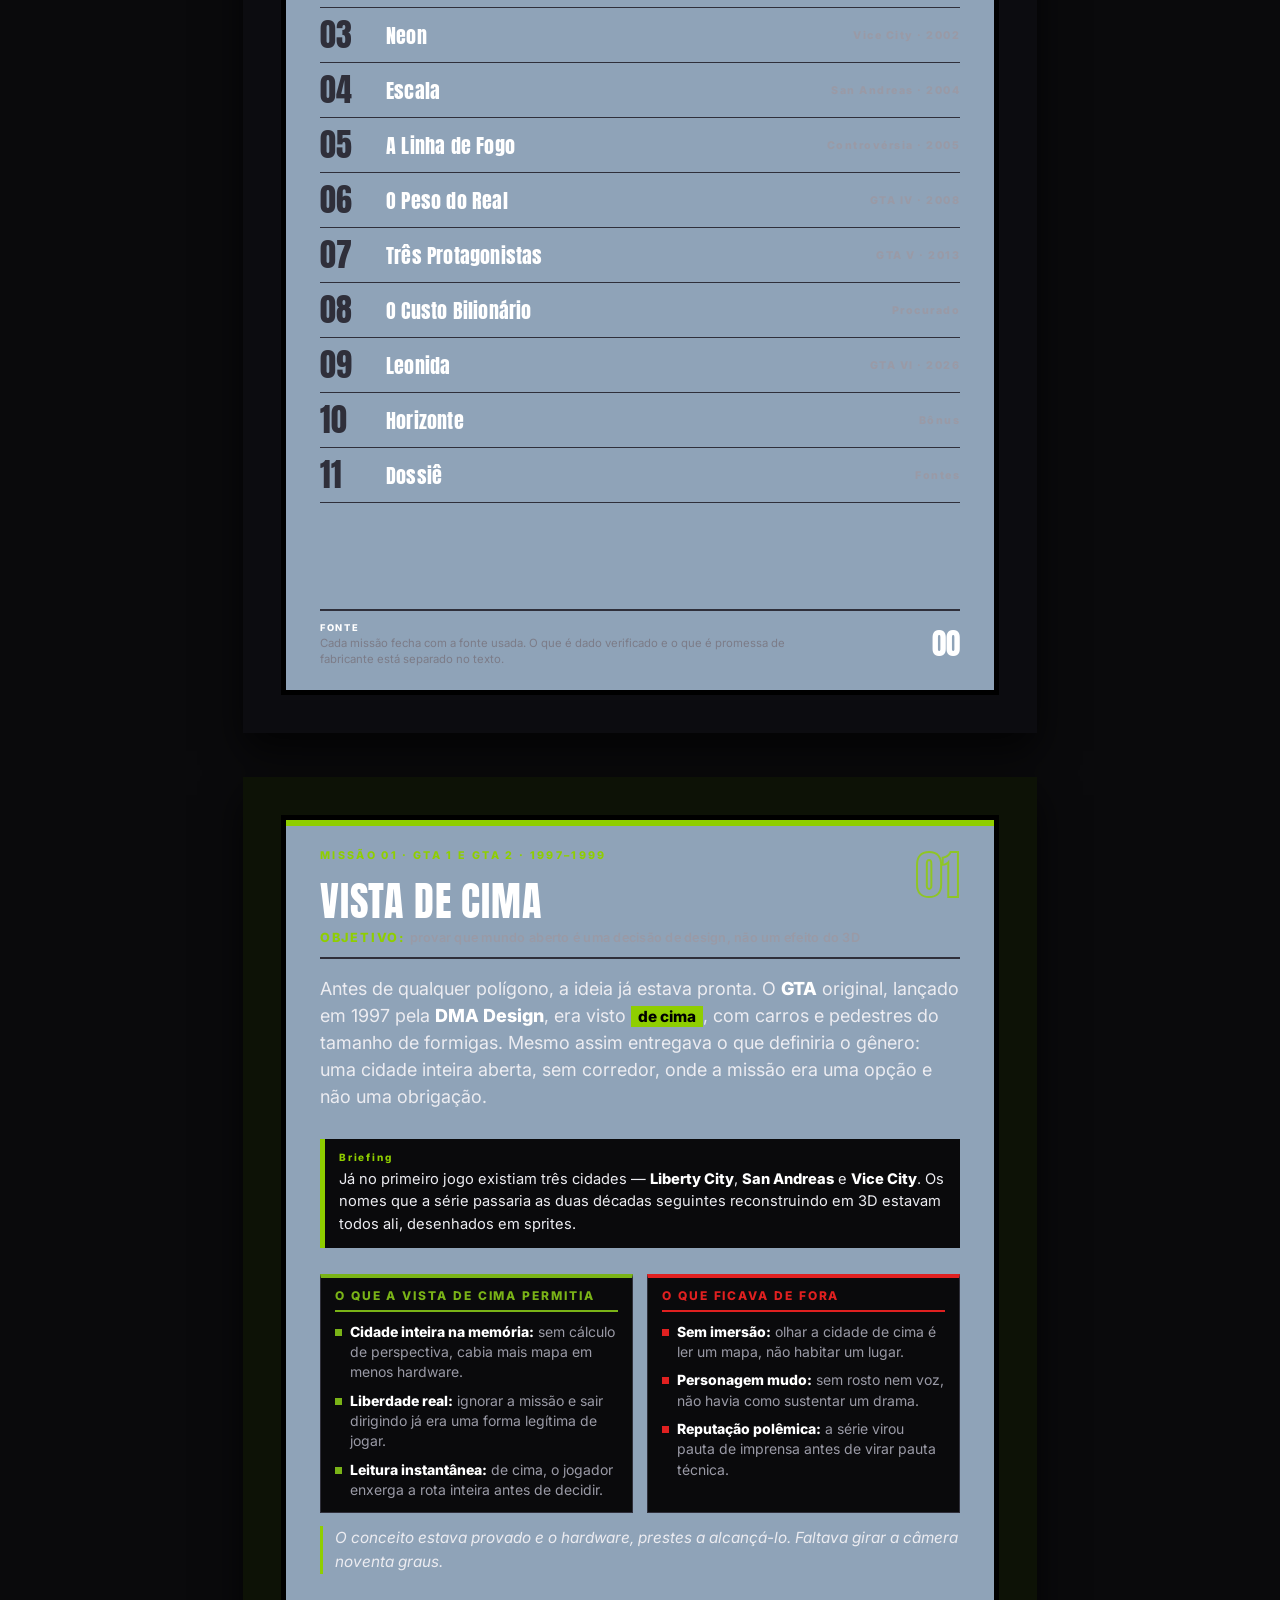
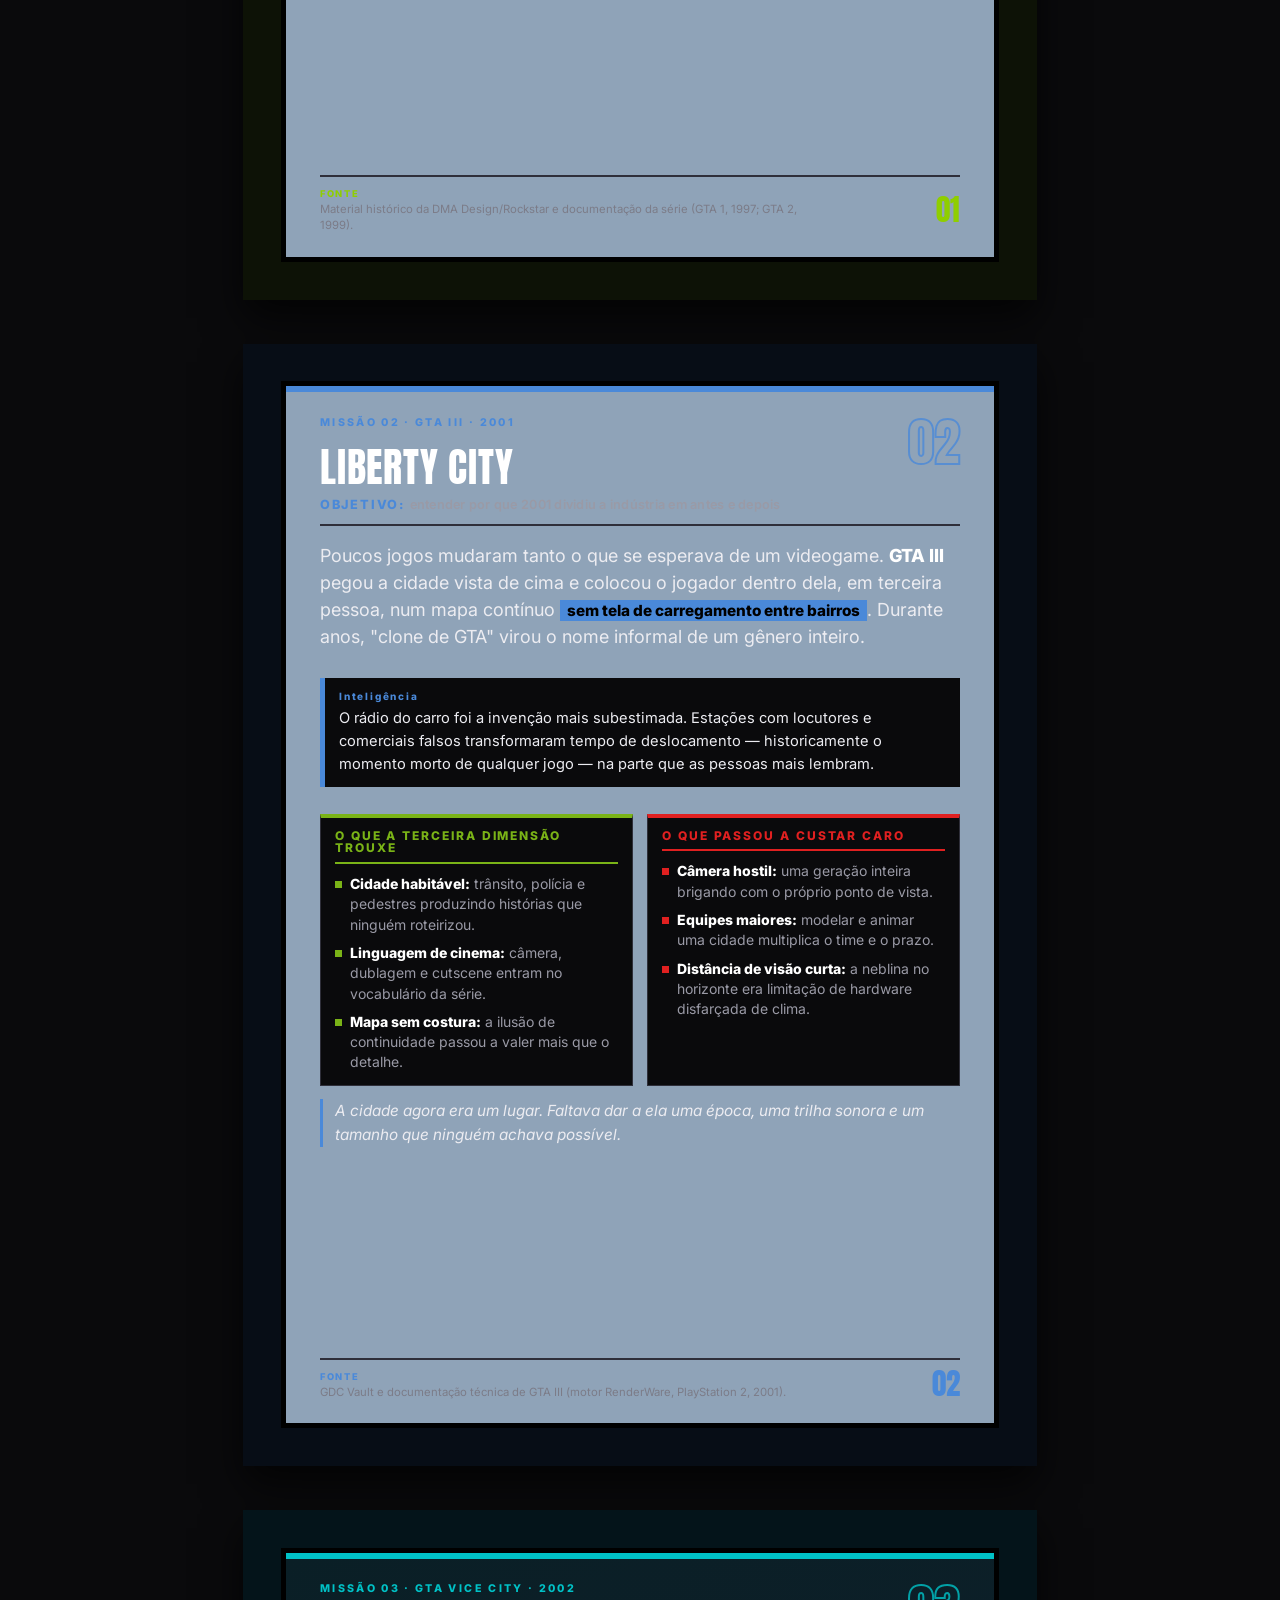
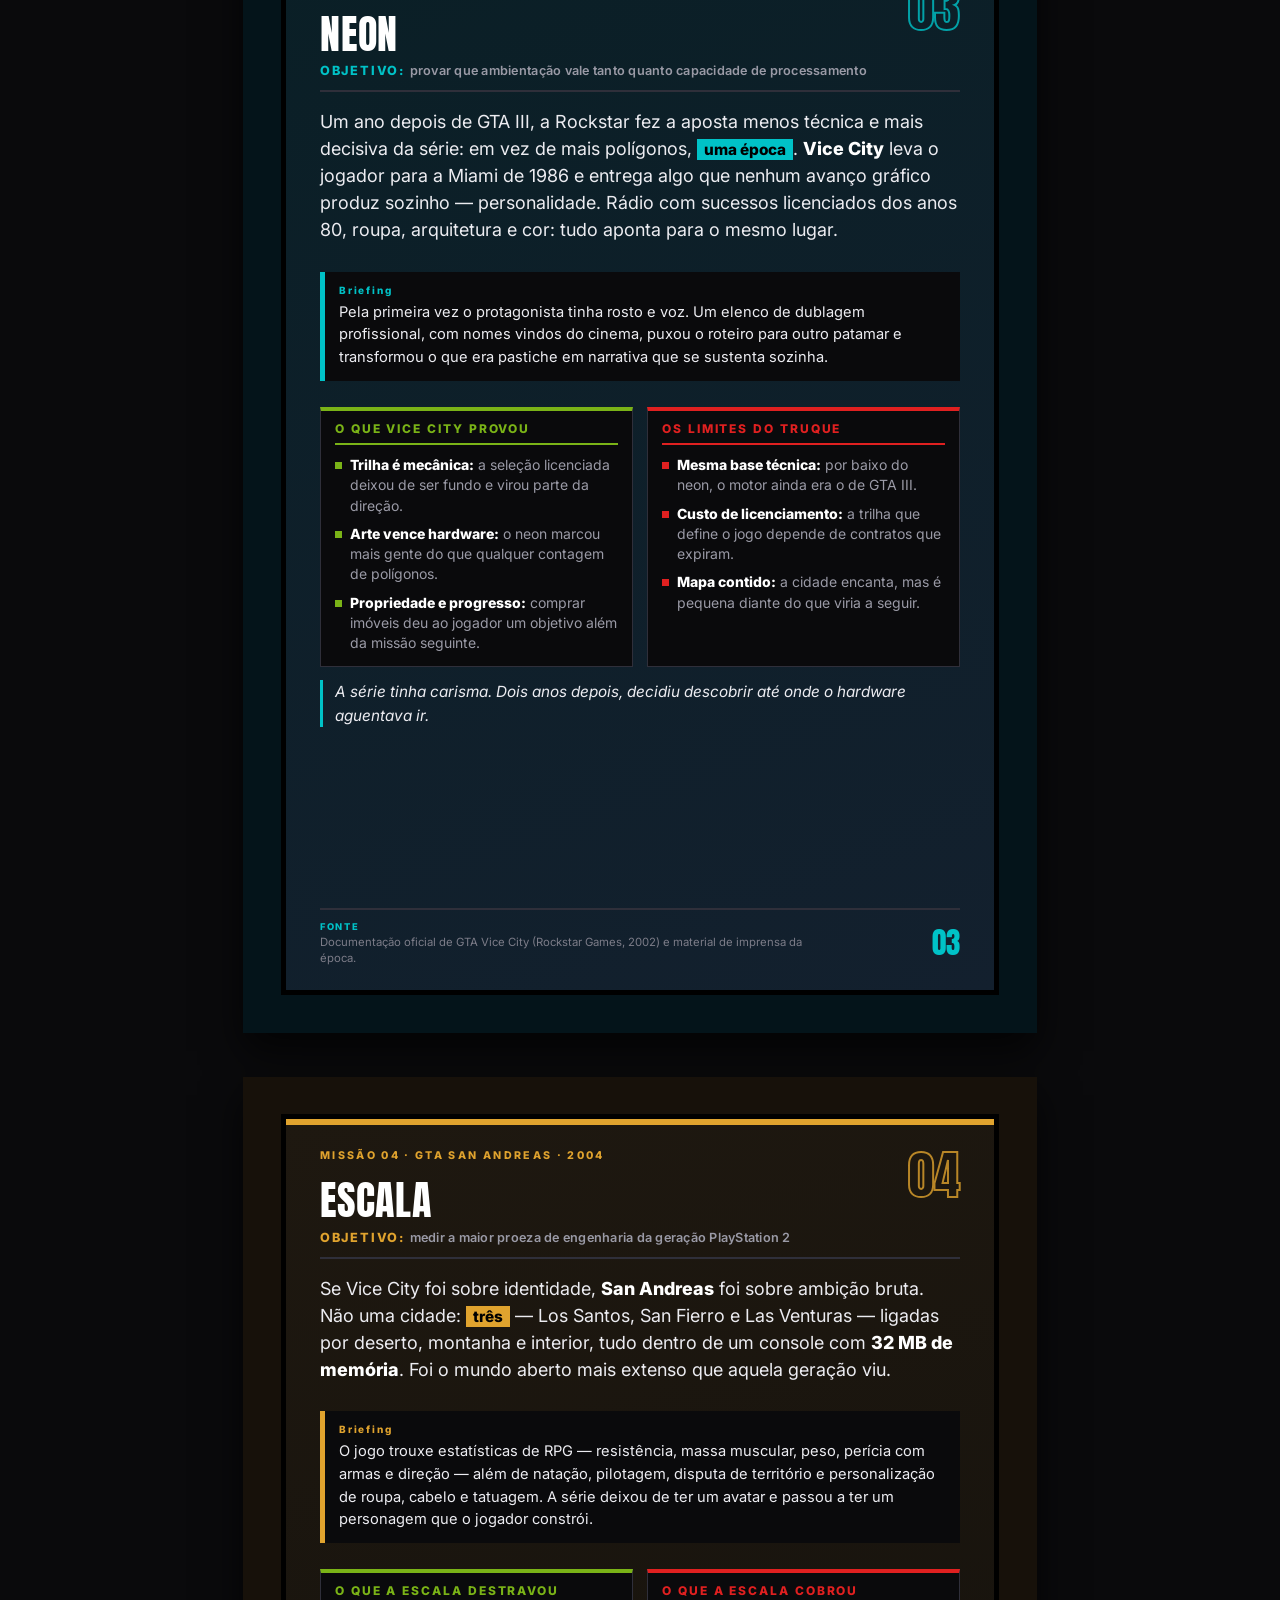
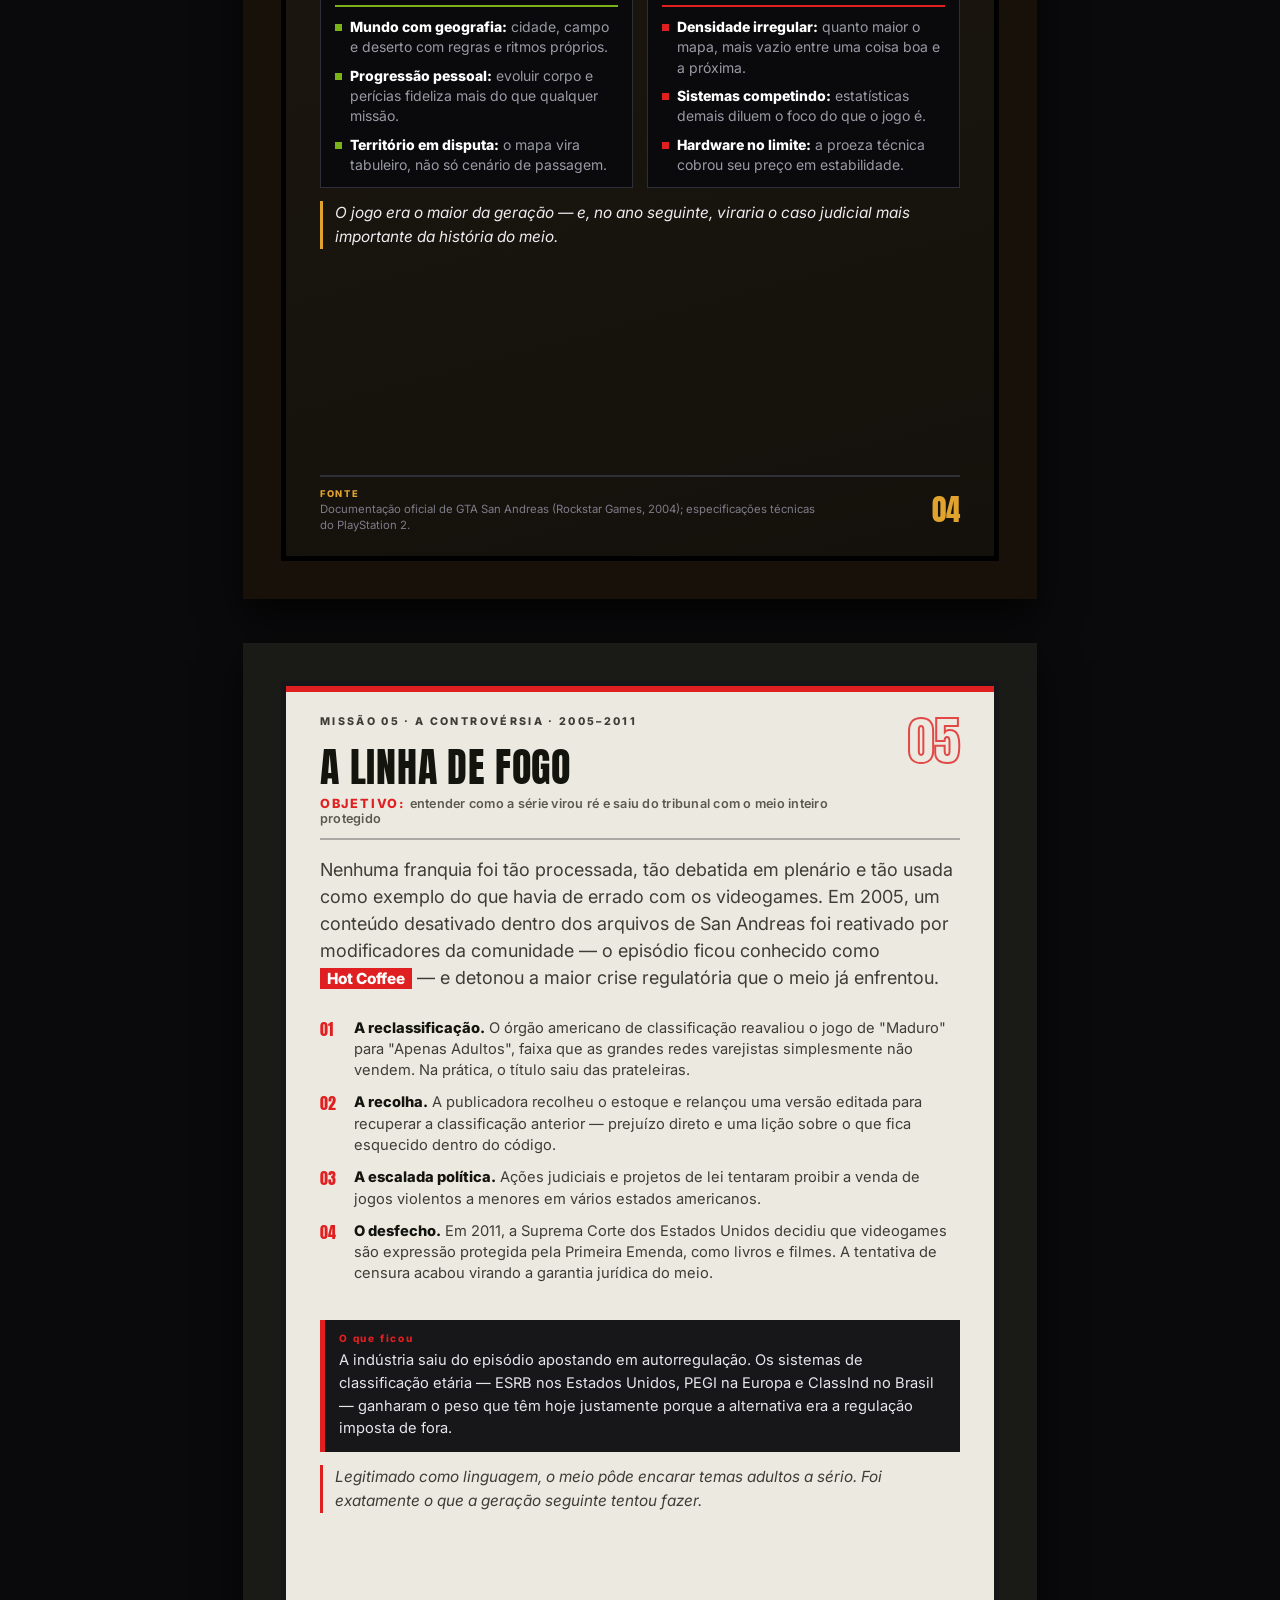
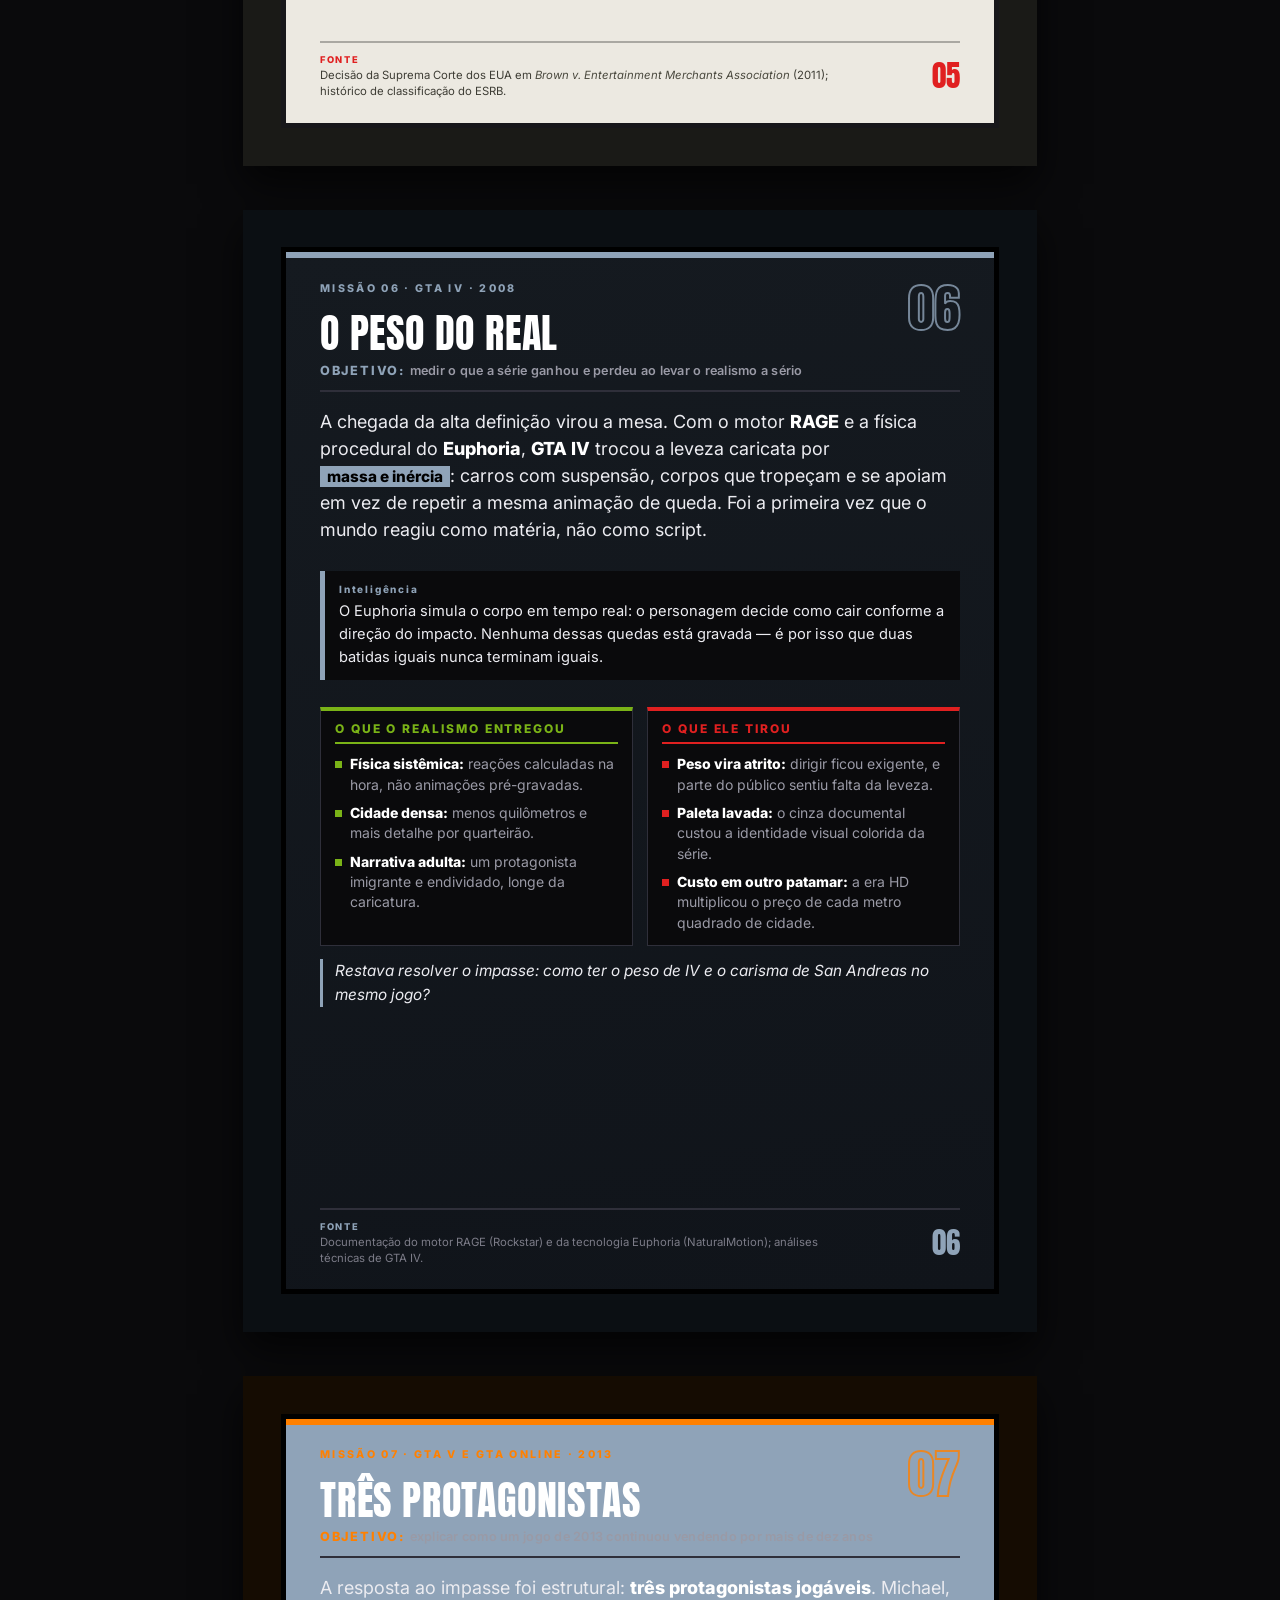
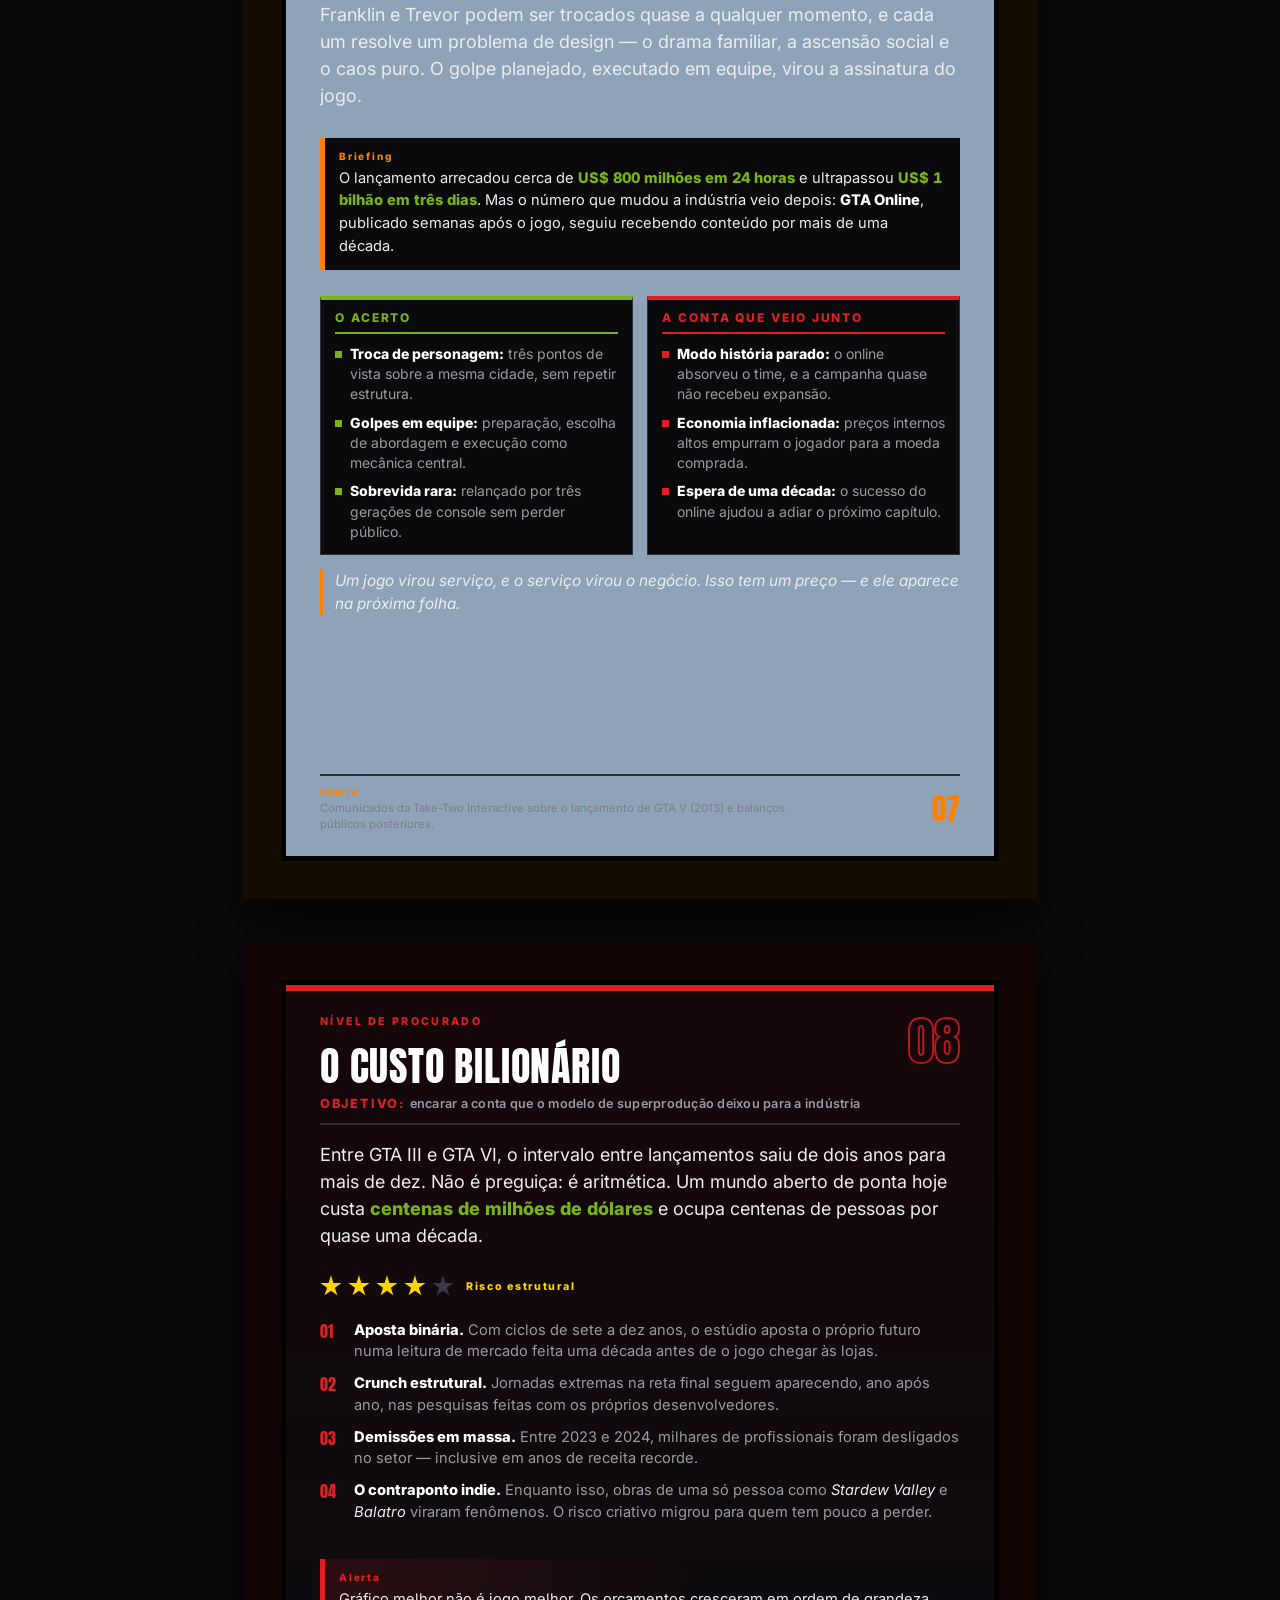
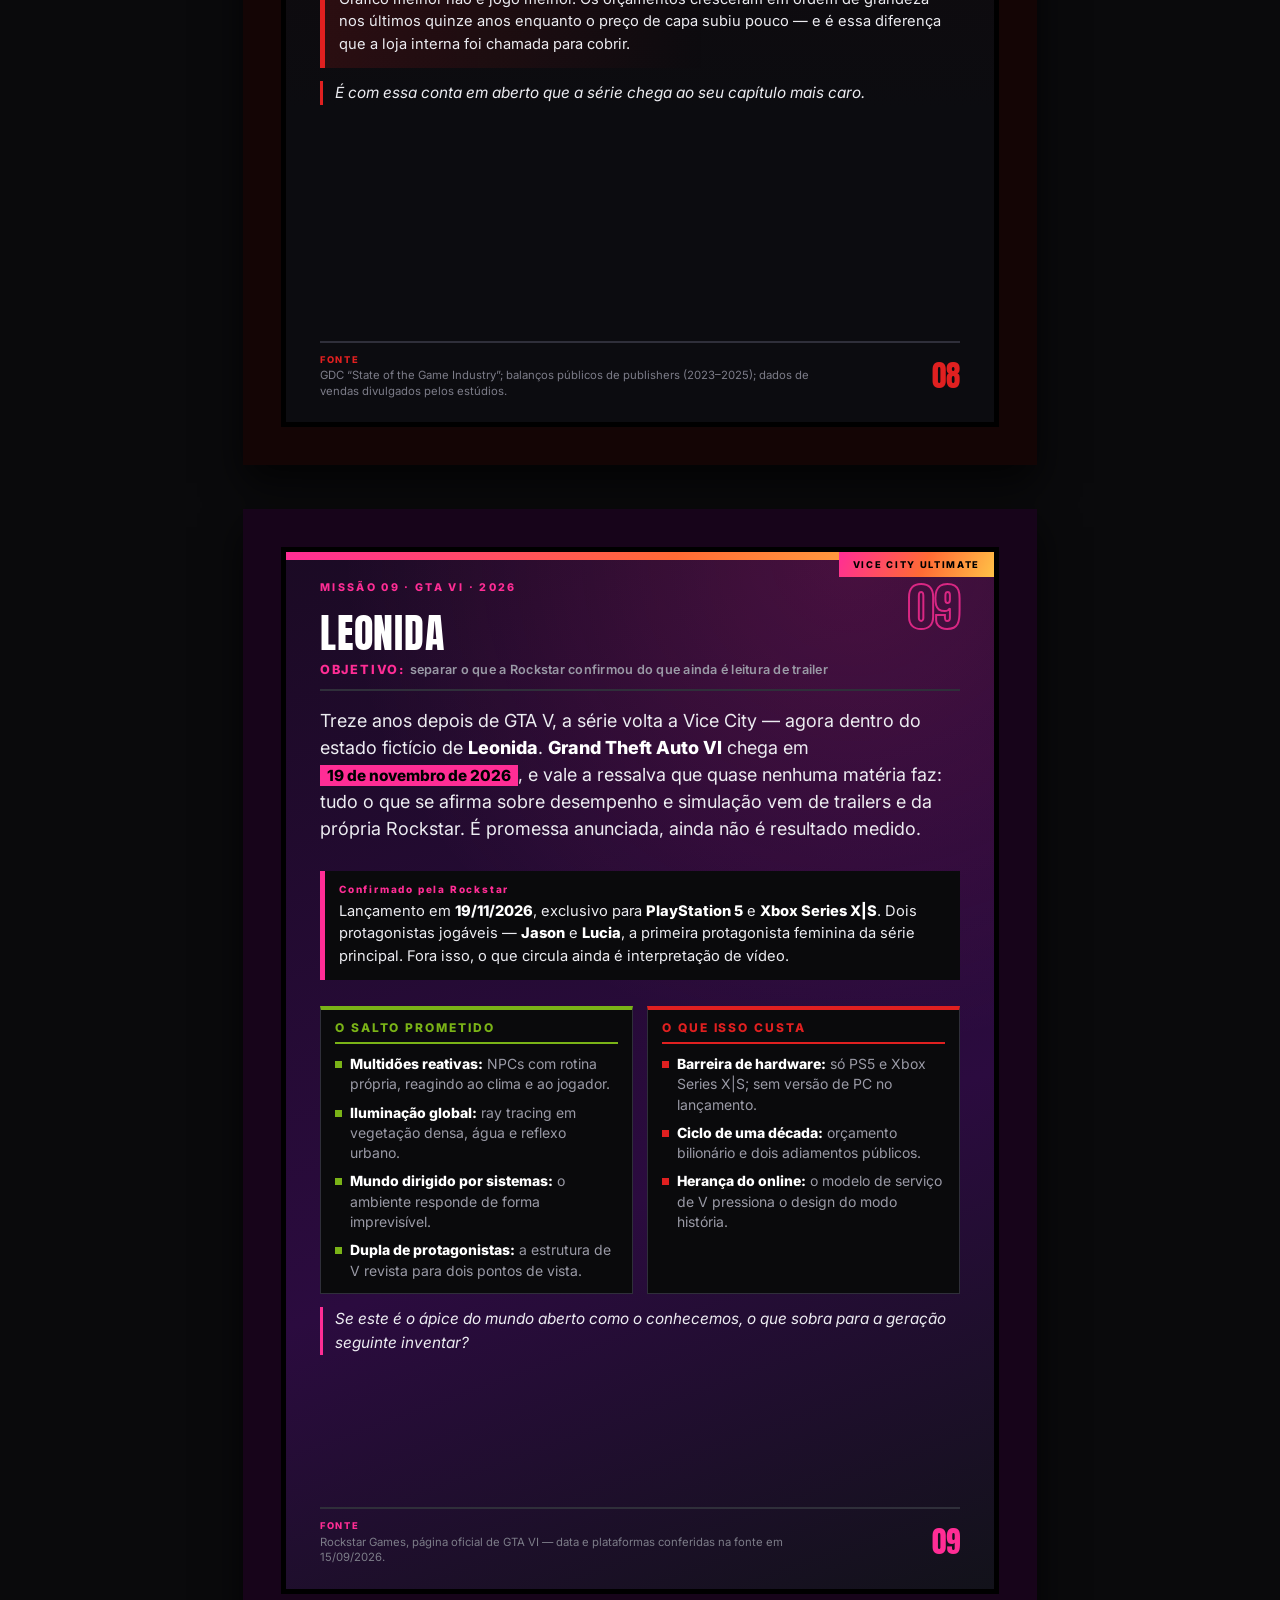
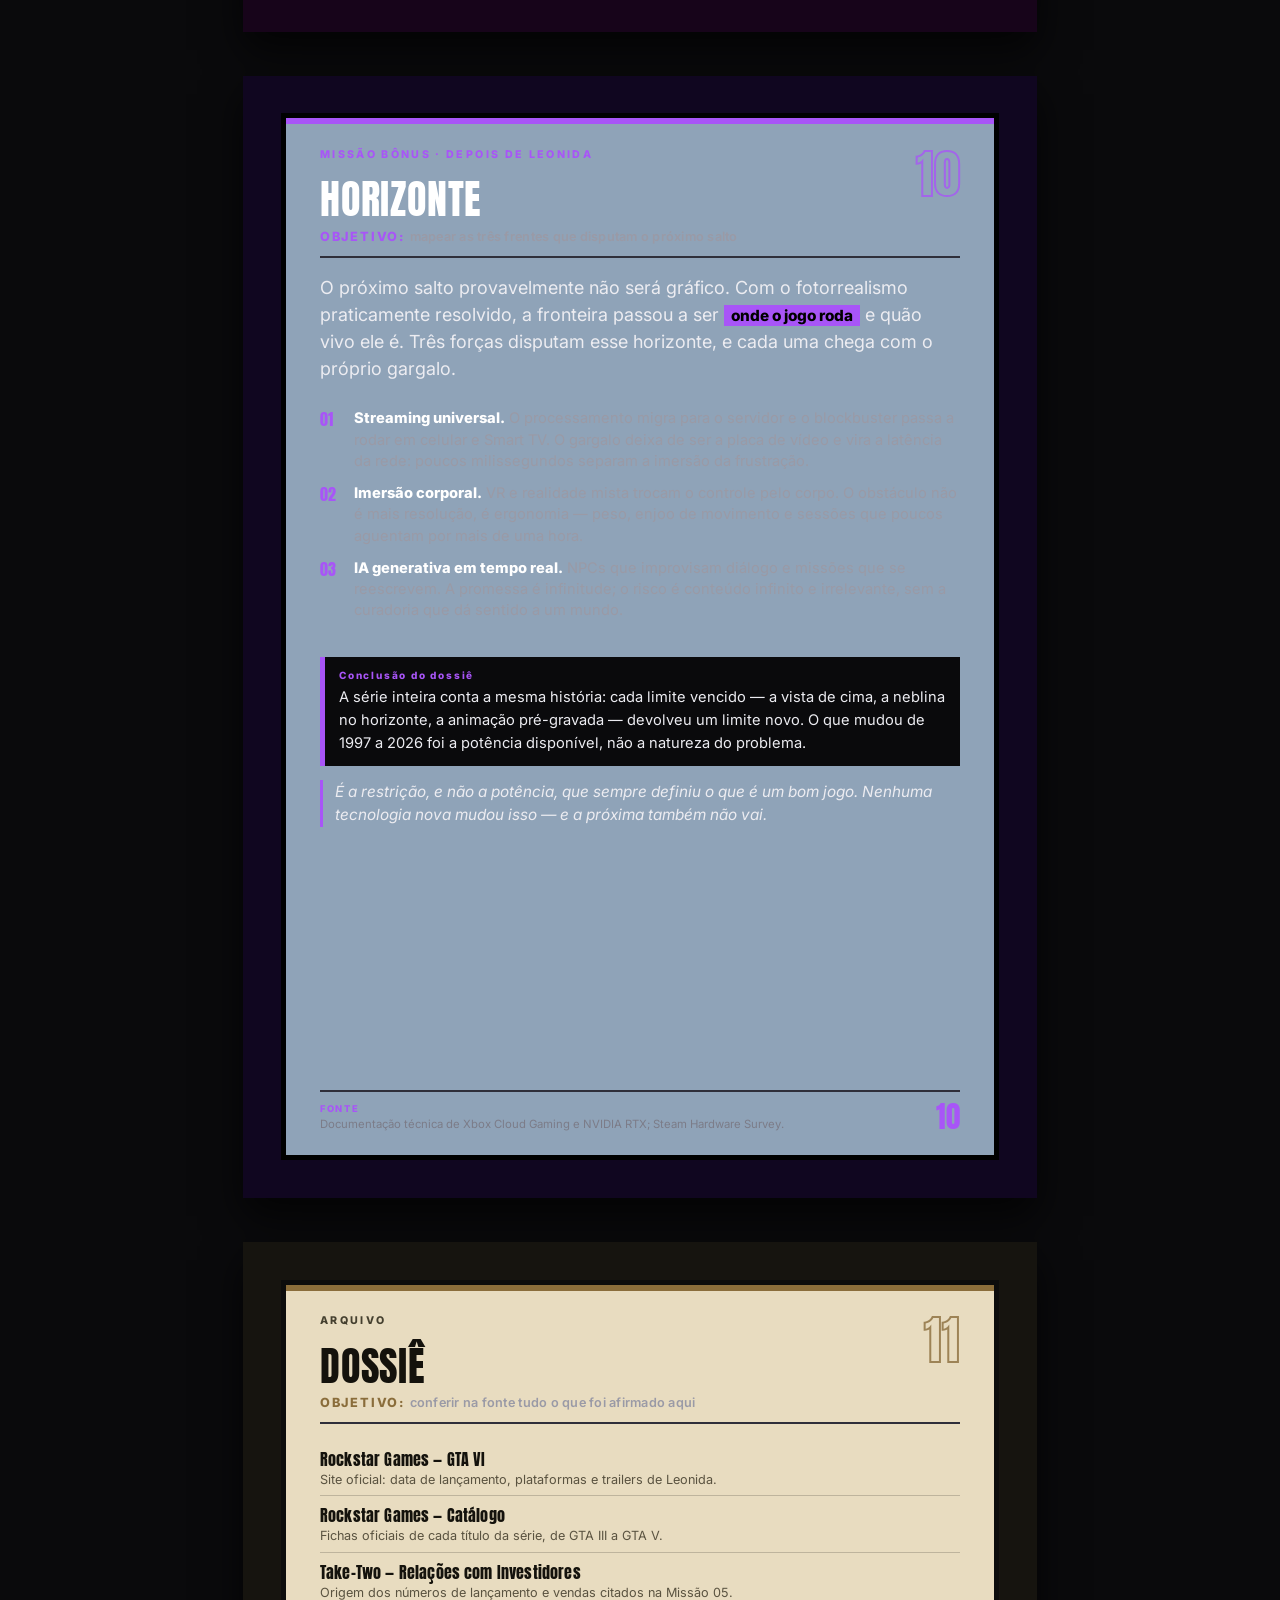
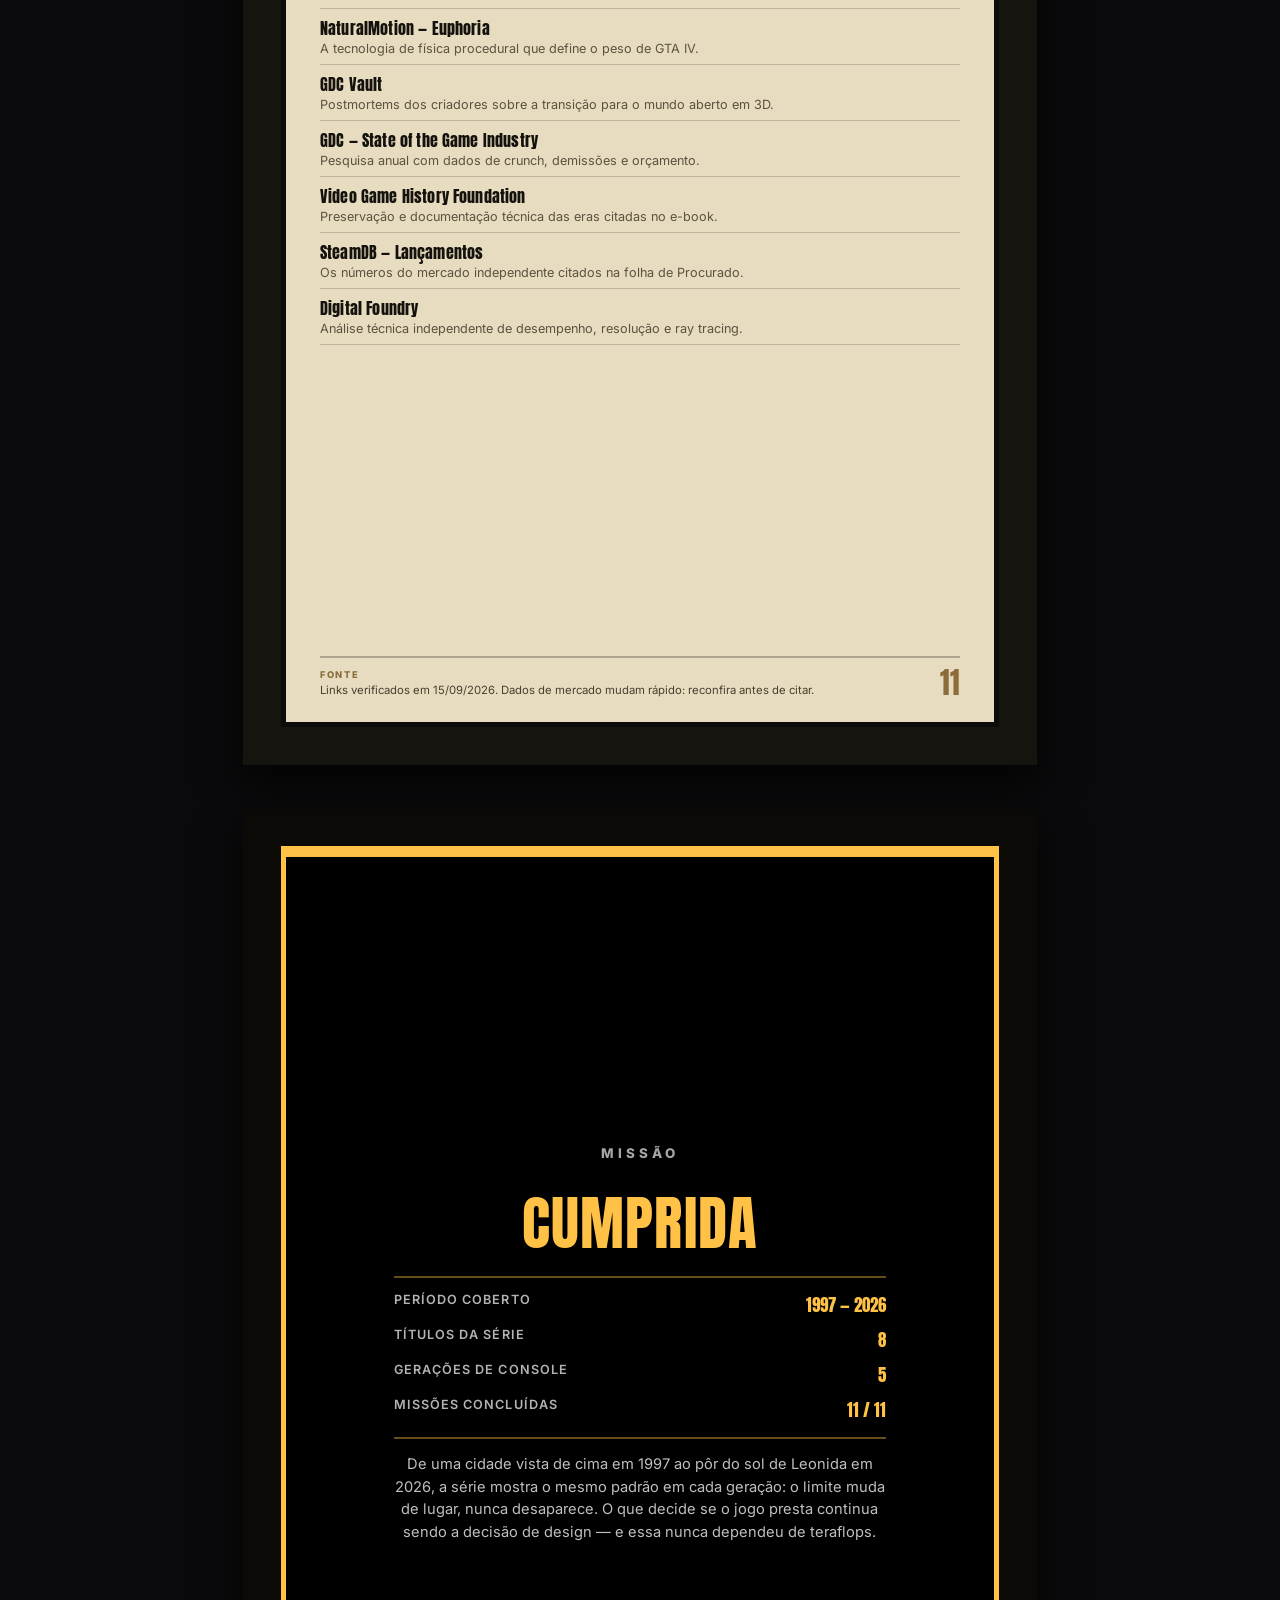
==== commit edf0bd21: "feat: série GTA completa como espinha do conteúdo (11 missões) O e-book passa a usar toda a franquia" ====
--- a/index.html
+++ b/index.html
@@ -3,21 +3,21 @@
 <head>
     <meta charset="UTF-8">
     <meta name="viewport" content="width=device-width, initial-scale=1.0">
-    <meta name="description" content="E-book sobre a evolução dos games, do Atari a Leonida. Direção de arte inspirada em GTA V e GTA VI: painéis, HUD de missão e o pôr do sol de Vice City. Por Gabriel Alves Moreira e Maycon Douglas Inácio Silva.">
+    <meta name="description" content="E-book sobre a evolução dos games contada pela série Grand Theft Auto: de GTA 1 em 1997 a GTA VI em 2026. Direção de arte inspirada em GTA V e GTA VI. Por Gabriel Alves Moreira e Maycon Douglas Inácio Silva.">
     <meta name="author" content="Gabriel Alves Moreira, Maycon Douglas Inácio Silva">
 
     <!-- Open Graph / Facebook -->
     <meta property="og:type" content="website">
     <meta property="og:url" content="https://maycondis.github.io/E-book-A_Evolucao_dos_Games/">
     <meta property="og:title" content="A Evolução dos Games | E-book">
-    <meta property="og:description" content="Seis missões, do Atari a Leonida: como a restrição técnica sempre definiu o que é um bom jogo.">
+    <meta property="og:description" content="A história dos videogames contada pela série GTA — de 1997 a 2026.">
     <meta property="og:image" content="https://maycondis.github.io/E-book-A_Evolucao_dos_Games/assets/img/capa.png">
 
     <!-- Twitter -->
     <meta property="twitter:card" content="summary_large_image">
     <meta property="twitter:url" content="https://maycondis.github.io/E-book-A_Evolucao_dos_Games/">
     <meta property="twitter:title" content="A Evolução dos Games | E-book">
-    <meta property="twitter:description" content="Seis missões, do Atari a Leonida: como a restrição técnica sempre definiu o que é um bom jogo.">
+    <meta property="twitter:description" content="A história dos videogames contada pela série GTA — de 1997 a 2026.">
     <meta property="twitter:image" content="https://maycondis.github.io/E-book-A_Evolucao_dos_Games/assets/img/capa.png">
 
     <title>A Evolução dos Games | E-book</title>
@@ -52,15 +52,19 @@
                 <div class="radar-blip"></div>
             </div>
             <ol>
-                <li><a href="#m1">Restrição</a></li>
-                <li><a href="#m2">A Terceira Dimensão</a></li>
-                <li><a href="#m3">Leonida</a></li>
-                <li><a href="#m4">O Custo Bilionário</a></li>
-                <li><a href="#m5">Fora do Radar</a></li>
-                <li><a href="#m6">Horizonte</a></li>
-                <li><a href="#m7">Dossiê</a></li>
+                <li><a href="#m1">Vista de Cima</a></li>
+                <li><a href="#m2">Liberty City</a></li>
+                <li><a href="#m3">Neon</a></li>
+                <li><a href="#m4">Escala</a></li>
+                <li><a href="#m5">A Linha de Fogo</a></li>
+                <li><a href="#m6">O Peso do Real</a></li>
+                <li><a href="#m7">Três Protagonistas</a></li>
+                <li><a href="#m8">O Custo Bilionário</a></li>
+                <li><a href="#m9">Leonida</a></li>
+                <li><a href="#m10">Horizonte</a></li>
+                <li><a href="#m11">Dossiê</a></li>
             </ol>
-            <p class="menu-hud"><span>Progresso</span><span>7 / 7</span></p>
+            <p class="menu-hud"><span>Progresso</span><span>11 / 11</span></p>
         </div>
     </nav>
 
@@ -84,9 +88,9 @@
                 </div>
 
                 <div class="cell cell-title span-3">
-                    <p class="cover-kicker">1972 &ndash; 2026</p>
+                    <p class="cover-kicker">1997 &ndash; 2026</p>
                     <h1 id="cover-title" class="cover-title">A Evolução<br>dos Games</h1>
-                    <p class="cover-sub">Do pixel ao mundo vivo &middot; Seis missões</p>
+                    <p class="cover-sub">A história do videogame contada pela série GTA</p>
                 </div>
 
                 <div class="cell cell-grid"></div>
@@ -115,139 +119,413 @@
                     <div>
                         <p class="eyebrow">Índice</p>
                         <h2 id="index-title">Seleção de Missões</h2>
-                        <span class="mission-objective">percorrer 50 anos de evolução técnica sem perder o fio do design</span>
+                        <span class="mission-objective">atravessar três décadas de tecnologia usando uma única série como régua</span>
                     </div>
                     <span class="mission-id" aria-hidden="true">00</span>
                 </header>
 
+                <p>Nenhuma outra franquia atravessou tantas gerações de hardware sem sair do lugar de referência. Por isso a série <strong>Grand Theft Auto</strong> funciona como linha do tempo: cada episódio marca um limite técnico sendo rompido — e um preço sendo pago por isso.</p>
+
                 <ul class="mission-select">
-                    <li><a href="#m1">Restrição</a><span class="pick-note">1972&ndash;1994</span></li>
-                    <li><a href="#m2">A Terceira Dimensão</a><span class="pick-note">1994&ndash;2004</span></li>
-                    <li><a href="#m3">Leonida</a><span class="pick-note">GTA VI</span></li>
-                    <li><a href="#m4">O Custo Bilionário</a><span class="pick-note">Procurado</span></li>
-                    <li><a href="#m5">Fora do Radar</a><span class="pick-note">Indie</span></li>
-                    <li><a href="#m6">Horizonte</a><span class="pick-note">Bônus</span></li>
-                    <li><a href="#m7">Dossiê</a><span class="pick-note">Fontes</span></li>
+                    <li><a href="#m1">Vista de Cima</a><span class="pick-note">GTA 1 e 2 &middot; 1997</span></li>
+                    <li><a href="#m2">Liberty City</a><span class="pick-note">GTA III &middot; 2001</span></li>
+                    <li><a href="#m3">Neon</a><span class="pick-note">Vice City &middot; 2002</span></li>
+                    <li><a href="#m4">Escala</a><span class="pick-note">San Andreas &middot; 2004</span></li>
+                    <li><a href="#m5">A Linha de Fogo</a><span class="pick-note">Controvérsia &middot; 2005</span></li>
+                    <li><a href="#m6">O Peso do Real</a><span class="pick-note">GTA IV &middot; 2008</span></li>
+                    <li><a href="#m7">Três Protagonistas</a><span class="pick-note">GTA V &middot; 2013</span></li>
+                    <li><a href="#m8">O Custo Bilionário</a><span class="pick-note">Procurado</span></li>
+                    <li><a href="#m9">Leonida</a><span class="pick-note">GTA VI &middot; 2026</span></li>
+                    <li><a href="#m10">Horizonte</a><span class="pick-note">Bônus</span></li>
+                    <li><a href="#m11">Dossiê</a><span class="pick-note">Fontes</span></li>
                 </ul>
 
                 <footer class="hud-footer">
-                    <p class="hud-source">Cada missão fecha com a fonte usada. O que é dado verificado e o que é promessa de fabricante está marcado no texto.</p>
+                    <p class="hud-source">Cada missão fecha com a fonte usada. O que é dado verificado e o que é promessa de fabricante está separado no texto.</p>
                     <span class="hud-page">00</span>
                 </footer>
             </div>
         </article>
 
         <!-- ===== MISSÃO 01 ===== -->
-        <article class="sheet theme-franklin" aria-labelledby="m1">
-            <div class="panel">
-                <header class="mission-head">
-                    <div>
-                        <p class="eyebrow">Missão 01 &middot; 1972&ndash;1994</p>
-                        <h2 id="m1">Restrição</h2>
-                        <span class="mission-objective">entender por que a falta de memória virou a melhor escola de design da indústria</span>
+        <article class="sheet theme-topdown" aria-labelledby="m1">
+            <div class="panel">
+                <header class="mission-head">
+                    <div>
+                        <p class="eyebrow">Missão 01 &middot; GTA 1 e GTA 2 &middot; 1997&ndash;1999</p>
+                        <h2 id="m1">Vista de Cima</h2>
+                        <span class="mission-objective">provar que mundo aberto é uma decisão de design, não um efeito do 3D</span>
                     </div>
                     <span class="mission-id" aria-hidden="true">01</span>
                 </header>
 
-                <p class="lede">Tudo começou com escassez. O <strong>Atari 2600</strong> trabalhava com <span class="tag">128 bytes de RAM</span> — menos do que um parágrafo deste e-book ocupa hoje. Não sobrava espaço para narrativa, cutscene ou tutorial: cada byte precisava virar jogabilidade. Foi dessa limitação que nasceu o vocabulário de design que a indústria usa até agora.</p>
+                <p class="lede">Antes de qualquer polígono, a ideia já estava pronta. O <strong>GTA</strong> original, lançado em 1997 pela <strong>DMA Design</strong>, era visto <span class="tag">de cima</span>, com carros e pedestres do tamanho de formigas. Mesmo assim entregava o que definiria o gênero: uma cidade inteira aberta, sem corredor, onde a missão era uma opção e não uma obrigação.</p>
 
                 <aside class="briefing">
                     <span class="briefing-label">Briefing</span>
-                    <p><em>Super Mario Bros.</em> (1985) inteiro cabia em 40 KB. As nuvens do céu e os arbustos do chão são o mesmo desenho, apenas repintado — uma economia de memória que acabou virando identidade visual.</p>
+                    <p>Já no primeiro jogo existiam três cidades — <strong>Liberty City</strong>, <strong>San Andreas</strong> e <strong>Vice City</strong>. Os nomes que a série passaria as duas décadas seguintes reconstruindo em 3D estavam todos ali, desenhados em sprites.</p>
                 </aside>
 
                 <div class="ledger">
                     <section class="ledger-col is-gain">
-                        <h3>O que se ganha</h3>
-                        <ul>
-                            <li><strong>Otimização extrema:</strong> jogos inteiros em poucos kilobytes, rodando sem engasgo.</li>
-                            <li><strong>Pureza mecânica:</strong> jogabilidade imediata, sem carregamento nem tutorial.</li>
-                            <li><strong>Leitura instantânea:</strong> o jogador entende a regra só de olhar a tela.</li>
+                        <h3>O que a vista de cima permitia</h3>
+                        <ul>
+                            <li><strong>Cidade inteira na memória:</strong> sem cálculo de perspectiva, cabia mais mapa em menos hardware.</li>
+                            <li><strong>Liberdade real:</strong> ignorar a missão e sair dirigindo já era uma forma legítima de jogar.</li>
+                            <li><strong>Leitura instantânea:</strong> de cima, o jogador enxerga a rota inteira antes de decidir.</li>
                         </ul>
                     </section>
                     <section class="ledger-col is-risk">
-                        <h3>O que se perde</h3>
-                        <ul>
-                            <li><strong>Dificuldade como caixa registradora:</strong> o desbalanceamento dos arcades existia para consumir fichas.</li>
-                            <li><strong>Nada persiste:</strong> sem save, o progresso morria com a última vida.</li>
-                            <li><strong>História terceirizada:</strong> o enredo ficava no manual impresso, fora do jogo.</li>
-                        </ul>
-                    </section>
-                </div>
-
-                <p class="cliffhanger">Se era a limitação técnica que fazia o papel de game designer, o que aconteceria quando ela sumisse? A resposta veio com uma terceira dimensão.</p>
-
-                <footer class="hud-footer">
-                    <p class="hud-source">Video Game History Foundation; documentação técnica do Atari 2600 e do NES.</p>
+                        <h3>O que ficava de fora</h3>
+                        <ul>
+                            <li><strong>Sem imersão:</strong> olhar a cidade de cima é ler um mapa, não habitar um lugar.</li>
+                            <li><strong>Personagem mudo:</strong> sem rosto nem voz, não havia como sustentar um drama.</li>
+                            <li><strong>Reputação polêmica:</strong> a série virou pauta de imprensa antes de virar pauta técnica.</li>
+                        </ul>
+                    </section>
+                </div>
+
+                <p class="cliffhanger">O conceito estava provado e o hardware, prestes a alcançá-lo. Faltava girar a câmera noventa graus.</p>
+
+                <footer class="hud-footer">
+                    <p class="hud-source">Material histórico da DMA Design/Rockstar e documentação da série (GTA 1, 1997; GTA 2, 1999).</p>
                     <span class="hud-page">01</span>
                 </footer>
             </div>
         </article>
 
         <!-- ===== MISSÃO 02 ===== -->
-        <article class="sheet theme-michael" aria-labelledby="m2">
-            <div class="panel">
-                <header class="mission-head">
-                    <div>
-                        <p class="eyebrow">Missão 02 &middot; 1994&ndash;2004</p>
-                        <h2 id="m2">A Terceira Dimensão</h2>
-                        <span class="mission-objective">acompanhar o momento em que o jogo deixou de ser uma fase e virou um lugar</span>
+        <article class="sheet theme-liberty" aria-labelledby="m2">
+            <div class="panel">
+                <header class="mission-head">
+                    <div>
+                        <p class="eyebrow">Missão 02 &middot; GTA III &middot; 2001</p>
+                        <h2 id="m2">Liberty City</h2>
+                        <span class="mission-objective">entender por que 2001 dividiu a indústria em antes e depois</span>
                     </div>
                     <span class="mission-id" aria-hidden="true">02</span>
                 </header>
 
-                <p class="lede">Entre 1996 e 2001 a indústria reaprendeu o próprio ofício. <strong>Super Mario 64</strong> inventou a gramática da câmera em terceira pessoa e do controle analógico; <strong>GTA III</strong> provou que um mapa contínuo, <span class="tag">sem tela de carregamento entre bairros</span>, cabia em hardware doméstico. O videogame parou de ser uma sequência de desafios e passou a ser um endereço.</p>
+                <p class="lede">Poucos jogos mudaram tanto o que se esperava de um videogame. <strong>GTA III</strong> pegou a cidade vista de cima e colocou o jogador dentro dela, em terceira pessoa, num mapa contínuo <span class="tag">sem tela de carregamento entre bairros</span>. Durante anos, "clone de GTA" virou o nome informal de um gênero inteiro.</p>
 
                 <aside class="briefing">
                     <span class="briefing-label">Inteligência</span>
-                    <p>O PlayStation 1 não conseguia desenhar longe, então os estúdios cobriam o horizonte com névoa. <em>Silent Hill</em> transformou essa limitação de hardware na identidade de terror mais copiada da história — de novo, a restrição virando estilo.</p>
+                    <p>O rádio do carro foi a invenção mais subestimada. Estações com locutores e comerciais falsos transformaram tempo de deslocamento — historicamente o momento morto de qualquer jogo — na parte que as pessoas mais lembram.</p>
                 </aside>
 
                 <div class="ledger">
                     <section class="ledger-col is-gain">
-                        <h3>O que se ganha</h3>
-                        <ul>
-                            <li><strong>Liberdade espacial:</strong> o jogador escolhe a rota, não só a velocidade.</li>
-                            <li><strong>Linguagem de cinema:</strong> enquadramento, trilha e dublagem entram no repertório.</li>
-                            <li><strong>Simulação emergente:</strong> trânsito, polícia e pedestres criam histórias não roteirizadas.</li>
+                        <h3>O que a terceira dimensão trouxe</h3>
+                        <ul>
+                            <li><strong>Cidade habitável:</strong> trânsito, polícia e pedestres produzindo histórias que ninguém roteirizou.</li>
+                            <li><strong>Linguagem de cinema:</strong> câmera, dublagem e cutscene entram no vocabulário da série.</li>
+                            <li><strong>Mapa sem costura:</strong> a ilusão de continuidade passou a valer mais que o detalhe.</li>
                         </ul>
                     </section>
                     <section class="ledger-col is-risk">
-                        <h3>O que se perde</h3>
-                        <ul>
-                            <li><strong>Câmera hostil:</strong> uma década inteira de jogos travando a diversão na própria lente.</li>
-                            <li><strong>Custo multiplicado:</strong> modelagem e animação inflam equipes de 5 para 50 pessoas.</li>
-                            <li><strong>Mapas ocos:</strong> a escala cresce mais rápido que o conteúdo para preenchê-la.</li>
-                        </ul>
-                    </section>
-                </div>
-
-                <p class="cliffhanger">Vinte e cinco anos depois, é exatamente esse mapa oco que a geração atual tenta resolver — e nenhum projeto carrega tanta expectativa quanto o próximo.</p>
-
-                <footer class="hud-footer">
-                    <p class="hud-source">GDC Vault — postmortems de <em>Super Mario 64</em>, <em>GTA III</em> e <em>Silent Hill</em>.</p>
+                        <h3>O que passou a custar caro</h3>
+                        <ul>
+                            <li><strong>Câmera hostil:</strong> uma geração inteira brigando com o próprio ponto de vista.</li>
+                            <li><strong>Equipes maiores:</strong> modelar e animar uma cidade multiplica o time e o prazo.</li>
+                            <li><strong>Distância de visão curta:</strong> a neblina no horizonte era limitação de hardware disfarçada de clima.</li>
+                        </ul>
+                    </section>
+                </div>
+
+                <p class="cliffhanger">A cidade agora era um lugar. Faltava dar a ela uma época, uma trilha sonora e um tamanho que ninguém achava possível.</p>
+
+                <footer class="hud-footer">
+                    <p class="hud-source">GDC Vault e documentação técnica de GTA III (motor RenderWare, PlayStation 2, 2001).</p>
                     <span class="hud-page">02</span>
                 </footer>
             </div>
         </article>
 
-        <!-- ===== MISSÃO 03 — DESTAQUE ===== -->
-        <article class="sheet theme-leonida" aria-labelledby="m3">
-            <div class="panel">
-                <header class="mission-head">
-                    <div>
-                        <p class="eyebrow">Missão 03 &middot; Grand Theft Auto VI</p>
-                        <h2 id="m3">Leonida</h2>
+        <!-- ===== MISSÃO 03 ===== -->
+        <article class="sheet theme-neon" aria-labelledby="m3">
+            <div class="panel">
+                <header class="mission-head">
+                    <div>
+                        <p class="eyebrow">Missão 03 &middot; GTA Vice City &middot; 2002</p>
+                        <h2 id="m3">Neon</h2>
+                        <span class="mission-objective">provar que ambientação vale tanto quanto capacidade de processamento</span>
+                    </div>
+                    <span class="mission-id" aria-hidden="true">03</span>
+                </header>
+
+                <p class="lede">Um ano depois de GTA III, a Rockstar fez a aposta menos técnica e mais decisiva da série: em vez de mais polígonos, <span class="tag">uma época</span>. <strong>Vice City</strong> leva o jogador para a Miami de 1986 e entrega algo que nenhum avanço gráfico produz sozinho — personalidade. Rádio com sucessos licenciados dos anos 80, roupa, arquitetura e cor: tudo aponta para o mesmo lugar.</p>
+
+                <aside class="briefing">
+                    <span class="briefing-label">Briefing</span>
+                    <p>Pela primeira vez o protagonista tinha rosto e voz. Um elenco de dublagem profissional, com nomes vindos do cinema, puxou o roteiro para outro patamar e transformou o que era pastiche em narrativa que se sustenta sozinha.</p>
+                </aside>
+
+                <div class="ledger">
+                    <section class="ledger-col is-gain">
+                        <h3>O que Vice City provou</h3>
+                        <ul>
+                            <li><strong>Trilha é mecânica:</strong> a seleção licenciada deixou de ser fundo e virou parte da direção.</li>
+                            <li><strong>Arte vence hardware:</strong> o neon marcou mais gente do que qualquer contagem de polígonos.</li>
+                            <li><strong>Propriedade e progresso:</strong> comprar imóveis deu ao jogador um objetivo além da missão seguinte.</li>
+                        </ul>
+                    </section>
+                    <section class="ledger-col is-risk">
+                        <h3>Os limites do truque</h3>
+                        <ul>
+                            <li><strong>Mesma base técnica:</strong> por baixo do neon, o motor ainda era o de GTA III.</li>
+                            <li><strong>Custo de licenciamento:</strong> a trilha que define o jogo depende de contratos que expiram.</li>
+                            <li><strong>Mapa contido:</strong> a cidade encanta, mas é pequena diante do que viria a seguir.</li>
+                        </ul>
+                    </section>
+                </div>
+
+                <p class="cliffhanger">A série tinha carisma. Dois anos depois, decidiu descobrir até onde o hardware aguentava ir.</p>
+
+                <footer class="hud-footer">
+                    <p class="hud-source">Documentação oficial de GTA Vice City (Rockstar Games, 2002) e material de imprensa da época.</p>
+                    <span class="hud-page">03</span>
+                </footer>
+            </div>
+        </article>
+
+        <!-- ===== MISSÃO 04 ===== -->
+        <article class="sheet theme-desert" aria-labelledby="m4">
+            <div class="panel">
+                <header class="mission-head">
+                    <div>
+                        <p class="eyebrow">Missão 04 &middot; GTA San Andreas &middot; 2004</p>
+                        <h2 id="m4">Escala</h2>
+                        <span class="mission-objective">medir a maior proeza de engenharia da geração PlayStation 2</span>
+                    </div>
+                    <span class="mission-id" aria-hidden="true">04</span>
+                </header>
+
+                <p class="lede">Se Vice City foi sobre identidade, <strong>San Andreas</strong> foi sobre ambição bruta. Não uma cidade: <span class="tag">três</span> — Los Santos, San Fierro e Las Venturas — ligadas por deserto, montanha e interior, tudo dentro de um console com <strong>32 MB de memória</strong>. Foi o mundo aberto mais extenso que aquela geração viu.</p>
+
+                <aside class="briefing">
+                    <span class="briefing-label">Briefing</span>
+                    <p>O jogo trouxe estatísticas de RPG — resistência, massa muscular, peso, perícia com armas e direção — além de natação, pilotagem, disputa de território e personalização de roupa, cabelo e tatuagem. A série deixou de ter um avatar e passou a ter um personagem que o jogador constrói.</p>
+                </aside>
+
+                <div class="ledger">
+                    <section class="ledger-col is-gain">
+                        <h3>O que a escala destravou</h3>
+                        <ul>
+                            <li><strong>Mundo com geografia:</strong> cidade, campo e deserto com regras e ritmos próprios.</li>
+                            <li><strong>Progressão pessoal:</strong> evoluir corpo e perícias fideliza mais do que qualquer missão.</li>
+                            <li><strong>Território em disputa:</strong> o mapa vira tabuleiro, não só cenário de passagem.</li>
+                        </ul>
+                    </section>
+                    <section class="ledger-col is-risk">
+                        <h3>O que a escala cobrou</h3>
+                        <ul>
+                            <li><strong>Densidade irregular:</strong> quanto maior o mapa, mais vazio entre uma coisa boa e a próxima.</li>
+                            <li><strong>Sistemas competindo:</strong> estatísticas demais diluem o foco do que o jogo é.</li>
+                            <li><strong>Hardware no limite:</strong> a proeza técnica cobrou seu preço em estabilidade.</li>
+                        </ul>
+                    </section>
+                </div>
+
+                <p class="cliffhanger">O jogo era o maior da geração — e, no ano seguinte, viraria o caso judicial mais importante da história do meio.</p>
+
+                <footer class="hud-footer">
+                    <p class="hud-source">Documentação oficial de GTA San Andreas (Rockstar Games, 2004); especificações técnicas do PlayStation 2.</p>
+                    <span class="hud-page">04</span>
+                </footer>
+            </div>
+        </article>
+
+        <!-- ===== MISSÃO 05 ===== -->
+        <article class="sheet theme-press press-sheet" aria-labelledby="m5">
+            <div class="panel">
+                <header class="mission-head">
+                    <div>
+                        <p class="eyebrow">Missão 05 &middot; A controvérsia &middot; 2005&ndash;2011</p>
+                        <h2 id="m5">A Linha de Fogo</h2>
+                        <span class="mission-objective">entender como a série virou ré e saiu do tribunal com o meio inteiro protegido</span>
+                    </div>
+                    <span class="mission-id" aria-hidden="true">05</span>
+                </header>
+
+                <p class="lede">Nenhuma franquia foi tão processada, tão debatida em plenário e tão usada como exemplo do que havia de errado com os videogames. Em 2005, um conteúdo desativado dentro dos arquivos de San Andreas foi reativado por modificadores da comunidade — o episódio ficou conhecido como <span class="tag">Hot Coffee</span> — e detonou a maior crise regulatória que o meio já enfrentou.</p>
+
+                <ol class="objectives">
+                    <li><strong>A reclassificação.</strong> O órgão americano de classificação reavaliou o jogo de "Maduro" para "Apenas Adultos", faixa que as grandes redes varejistas simplesmente não vendem. Na prática, o título saiu das prateleiras.</li>
+                    <li><strong>A recolha.</strong> A publicadora recolheu o estoque e relançou uma versão editada para recuperar a classificação anterior — prejuízo direto e uma lição sobre o que fica esquecido dentro do código.</li>
+                    <li><strong>A escalada política.</strong> Ações judiciais e projetos de lei tentaram proibir a venda de jogos violentos a menores em vários estados americanos.</li>
+                    <li><strong>O desfecho.</strong> Em 2011, a Suprema Corte dos Estados Unidos decidiu que videogames são expressão protegida pela Primeira Emenda, como livros e filmes. A tentativa de censura acabou virando a garantia jurídica do meio.</li>
+                </ol>
+
+                <aside class="briefing is-alert">
+                    <span class="briefing-label">O que ficou</span>
+                    <p>A indústria saiu do episódio apostando em autorregulação. Os sistemas de classificação etária — ESRB nos Estados Unidos, PEGI na Europa e ClassInd no Brasil — ganharam o peso que têm hoje justamente porque a alternativa era a regulação imposta de fora.</p>
+                </aside>
+
+                <p class="cliffhanger">Legitimado como linguagem, o meio pôde encarar temas adultos a sério. Foi exatamente o que a geração seguinte tentou fazer.</p>
+
+                <footer class="hud-footer">
+                    <p class="hud-source">Decisão da Suprema Corte dos EUA em <em>Brown v. Entertainment Merchants Association</em> (2011); histórico de classificação do ESRB.</p>
+                    <span class="hud-page">05</span>
+                </footer>
+            </div>
+        </article>
+
+        <!-- ===== MISSÃO 06 ===== -->
+        <article class="sheet theme-realism" aria-labelledby="m4">
+            <div class="panel">
+                <header class="mission-head">
+                    <div>
+                        <p class="eyebrow">Missão 06 &middot; GTA IV &middot; 2008</p>
+                        <h2 id="m6">O Peso do Real</h2>
+                        <span class="mission-objective">medir o que a série ganhou e perdeu ao levar o realismo a sério</span>
+                    </div>
+                    <span class="mission-id" aria-hidden="true">06</span>
+                </header>
+
+                <p class="lede">A chegada da alta definição virou a mesa. Com o motor <strong>RAGE</strong> e a física procedural do <strong>Euphoria</strong>, <strong>GTA IV</strong> trocou a leveza caricata por <span class="tag">massa e inércia</span>: carros com suspensão, corpos que tropeçam e se apoiam em vez de repetir a mesma animação de queda. Foi a primeira vez que o mundo reagiu como matéria, não como script.</p>
+
+                <aside class="briefing">
+                    <span class="briefing-label">Inteligência</span>
+                    <p>O Euphoria simula o corpo em tempo real: o personagem decide como cair conforme a direção do impacto. Nenhuma dessas quedas está gravada — é por isso que duas batidas iguais nunca terminam iguais.</p>
+                </aside>
+
+                <div class="ledger">
+                    <section class="ledger-col is-gain">
+                        <h3>O que o realismo entregou</h3>
+                        <ul>
+                            <li><strong>Física sistêmica:</strong> reações calculadas na hora, não animações pré-gravadas.</li>
+                            <li><strong>Cidade densa:</strong> menos quilômetros e mais detalhe por quarteirão.</li>
+                            <li><strong>Narrativa adulta:</strong> um protagonista imigrante e endividado, longe da caricatura.</li>
+                        </ul>
+                    </section>
+                    <section class="ledger-col is-risk">
+                        <h3>O que ele tirou</h3>
+                        <ul>
+                            <li><strong>Peso vira atrito:</strong> dirigir ficou exigente, e parte do público sentiu falta da leveza.</li>
+                            <li><strong>Paleta lavada:</strong> o cinza documental custou a identidade visual colorida da série.</li>
+                            <li><strong>Custo em outro patamar:</strong> a era HD multiplicou o preço de cada metro quadrado de cidade.</li>
+                        </ul>
+                    </section>
+                </div>
+
+                <p class="cliffhanger">Restava resolver o impasse: como ter o peso de IV e o carisma de San Andreas no mesmo jogo?</p>
+
+                <footer class="hud-footer">
+                    <p class="hud-source">Documentação do motor RAGE (Rockstar) e da tecnologia Euphoria (NaturalMotion); análises técnicas de GTA IV.</p>
+                    <span class="hud-page">06</span>
+                </footer>
+            </div>
+        </article>
+
+        <!-- ===== MISSÃO 07 ===== -->
+        <article class="sheet theme-phenomenon" aria-labelledby="m5">
+            <div class="panel">
+                <header class="mission-head">
+                    <div>
+                        <p class="eyebrow">Missão 07 &middot; GTA V e GTA Online &middot; 2013</p>
+                        <h2 id="m7">Três Protagonistas</h2>
+                        <span class="mission-objective">explicar como um jogo de 2013 continuou vendendo por mais de dez anos</span>
+                    </div>
+                    <span class="mission-id" aria-hidden="true">07</span>
+                </header>
+
+                <p class="lede">A resposta ao impasse foi estrutural: <strong>três protagonistas jogáveis</strong>. Michael, Franklin e Trevor podem ser trocados quase a qualquer momento, e cada um resolve um problema de design — o drama familiar, a ascensão social e o caos puro. O golpe planejado, executado em equipe, virou a assinatura do jogo.</p>
+
+                <aside class="briefing">
+                    <span class="briefing-label">Briefing</span>
+                    <p>O lançamento arrecadou cerca de <span class="money">US$ 800 milhões em 24 horas</span> e ultrapassou <span class="money">US$ 1 bilhão em três dias</span>. Mas o número que mudou a indústria veio depois: <strong>GTA Online</strong>, publicado semanas após o jogo, seguiu recebendo conteúdo por mais de uma década.</p>
+                </aside>
+
+                <div class="ledger">
+                    <section class="ledger-col is-gain">
+                        <h3>O acerto</h3>
+                        <ul>
+                            <li><strong>Troca de personagem:</strong> três pontos de vista sobre a mesma cidade, sem repetir estrutura.</li>
+                            <li><strong>Golpes em equipe:</strong> preparação, escolha de abordagem e execução como mecânica central.</li>
+                            <li><strong>Sobrevida rara:</strong> relançado por três gerações de console sem perder público.</li>
+                        </ul>
+                    </section>
+                    <section class="ledger-col is-risk">
+                        <h3>A conta que veio junto</h3>
+                        <ul>
+                            <li><strong>Modo história parado:</strong> o online absorveu o time, e a campanha quase não recebeu expansão.</li>
+                            <li><strong>Economia inflacionada:</strong> preços internos altos empurram o jogador para a moeda comprada.</li>
+                            <li><strong>Espera de uma década:</strong> o sucesso do online ajudou a adiar o próximo capítulo.</li>
+                        </ul>
+                    </section>
+                </div>
+
+                <p class="cliffhanger">Um jogo virou serviço, e o serviço virou o negócio. Isso tem um preço — e ele aparece na próxima folha.</p>
+
+                <footer class="hud-footer">
+                    <p class="hud-source">Comunicados da Take-Two Interactive sobre o lançamento de GTA V (2013) e balanços públicos posteriores.</p>
+                    <span class="hud-page">07</span>
+                </footer>
+            </div>
+        </article>
+
+        <!-- ===== NÍVEL DE PROCURADO ===== -->
+        <article class="sheet theme-wanted" aria-labelledby="m6">
+            <div class="panel">
+                <header class="mission-head">
+                    <div>
+                        <p class="eyebrow">Nível de Procurado</p>
+                        <h2 id="m8">O Custo Bilionário</h2>
+                        <span class="mission-objective">encarar a conta que o modelo de superprodução deixou para a indústria</span>
+                    </div>
+                    <span class="mission-id" aria-hidden="true">08</span>
+                </header>
+
+                <p class="lede">Entre GTA III e GTA VI, o intervalo entre lançamentos saiu de dois anos para mais de dez. Não é preguiça: é aritmética. Um mundo aberto de ponta hoje custa <span class="money">centenas de milhões de dólares</span> e ocupa centenas de pessoas por quase uma década.</p>
+
+                <div class="wanted" role="img" aria-label="Nível de procurado: quatro de cinco estrelas">
+                    <span class="wanted-star"></span>
+                    <span class="wanted-star"></span>
+                    <span class="wanted-star"></span>
+                    <span class="wanted-star"></span>
+                    <span class="wanted-star is-empty"></span>
+                    <span class="wanted-label">Risco estrutural</span>
+                </div>
+
+                <ol class="objectives">
+                    <li><strong>Aposta binária.</strong> Com ciclos de sete a dez anos, o estúdio aposta o próprio futuro numa leitura de mercado feita uma década antes de o jogo chegar às lojas.</li>
+                    <li><strong>Crunch estrutural.</strong> Jornadas extremas na reta final seguem aparecendo, ano após ano, nas pesquisas feitas com os próprios desenvolvedores.</li>
+                    <li><strong>Demissões em massa.</strong> Entre 2023 e 2024, milhares de profissionais foram desligados no setor — inclusive em anos de receita recorde.</li>
+                    <li><strong>O contraponto indie.</strong> Enquanto isso, obras de uma só pessoa como <em>Stardew Valley</em> e <em>Balatro</em> viraram fenômenos. O risco criativo migrou para quem tem pouco a perder.</li>
+                </ol>
+
+                <aside class="briefing is-alert">
+                    <span class="briefing-label">Alerta</span>
+                    <p>Gráfico melhor não é jogo melhor. Os orçamentos cresceram em ordem de grandeza nos últimos quinze anos enquanto o preço de capa subiu pouco — e é essa diferença que a loja interna foi chamada para cobrir.</p>
+                </aside>
+
+                <p class="cliffhanger">É com essa conta em aberto que a série chega ao seu capítulo mais caro.</p>
+
+                <footer class="hud-footer">
+                    <p class="hud-source">GDC &ldquo;State of the Game Industry&rdquo;; balanços públicos de publishers (2023&ndash;2025); dados de vendas divulgados pelos estúdios.</p>
+                    <span class="hud-page">08</span>
+                </footer>
+            </div>
+        </article>
+
+        <!-- ===== MISSÃO 09 — DESTAQUE ===== -->
+        <article class="sheet theme-leonida" aria-labelledby="m7">
+            <div class="panel">
+                <div class="gta-badge">VICE CITY ULTIMATE</div>
+                <header class="mission-head">
+                    <div>
+                        <p class="eyebrow">Missão 09 &middot; GTA VI &middot; 2026</p>
+                        <h2 id="m9">Leonida</h2>
                         <span class="mission-objective">separar o que a Rockstar confirmou do que ainda é leitura de trailer</span>
                     </div>
-                    <span class="mission-id" aria-hidden="true">03</span>
-                </header>
-
-                <p class="lede">Nenhum jogo da década concentrou tanta expectativa. Anunciado em dezembro de 2023 e adiado duas vezes, <strong>Grand Theft Auto VI</strong> se passa no estado fictício de Leonida, com <span class="tag">Vice City</span> no centro. Vale a ressalva que quase nenhuma matéria faz: tudo o que se sabe sobre desempenho e simulação vem dos trailers e da própria Rockstar. É promessa anunciada, ainda não é resultado medido.</p>
+                    <span class="mission-id" aria-hidden="true">09</span>
+                </header>
+
+                <p class="lede">Treze anos depois de GTA V, a série volta a Vice City — agora dentro do estado fictício de <strong>Leonida</strong>. <strong>Grand Theft Auto VI</strong> chega em <span class="tag">19 de novembro de 2026</span>, e vale a ressalva que quase nenhuma matéria faz: tudo o que se afirma sobre desempenho e simulação vem de trailers e da própria Rockstar. É promessa anunciada, ainda não é resultado medido.</p>
 
                 <aside class="briefing">
                     <span class="briefing-label">Confirmado pela Rockstar</span>
-                    <p>Dois protagonistas jogáveis — <strong>Jason</strong> e <strong>Lucia</strong>, a primeira protagonista feminina da série principal — e uma narrativa construída sobre a dupla. Data de lançamento e escopo técnico já mudaram no meio do caminho; o resto ainda é interpretação de vídeo.</p>
+                    <p>Lançamento em <strong>19/11/2026</strong>, exclusivo para <strong>PlayStation 5</strong> e <strong>Xbox Series X|S</strong>. Dois protagonistas jogáveis — <strong>Jason</strong> e <strong>Lucia</strong>, a primeira protagonista feminina da série principal. Fora isso, o que circula ainda é interpretação de vídeo.</p>
                 </aside>
 
                 <div class="ledger">
@@ -257,129 +535,38 @@
                             <li><strong>Multidões reativas:</strong> NPCs com rotina própria, reagindo ao clima e ao jogador.</li>
                             <li><strong>Iluminação global:</strong> ray tracing em vegetação densa, água e reflexo urbano.</li>
                             <li><strong>Mundo dirigido por sistemas:</strong> o ambiente responde de forma imprevisível.</li>
-                            <li><strong>Narrativa em dupla:</strong> dois protagonistas ampliam o jogo social e criminal.</li>
+                            <li><strong>Dupla de protagonistas:</strong> a estrutura de V revista para dois pontos de vista.</li>
                         </ul>
                     </section>
                     <section class="ledger-col is-risk">
                         <h3>O que isso custa</h3>
                         <ul>
-                            <li><strong>Barreira de hardware:</strong> exige console da geração atual; o PC ficou fora do lançamento.</li>
+                            <li><strong>Barreira de hardware:</strong> só PS5 e Xbox Series X|S; sem versão de PC no lançamento.</li>
                             <li><strong>Ciclo de uma década:</strong> orçamento bilionário e dois adiamentos públicos.</li>
-                            <li><strong>Pressão do online:</strong> o modelo de serviço contínuo cobra seu espaço no modo história.</li>
-                        </ul>
-                    </section>
-                </div>
-
-                <p class="cliffhanger">Se o ápice técnico custa uma década e bilhões de dólares, alguém paga essa conta. É hora de olhar o nível de procurado da indústria.</p>
-
-                <footer class="hud-footer">
-                    <p class="hud-source">Rockstar Newswire — trailers oficiais e comunicados de adiamento. Confirme a data vigente antes de publicar este e-book.</p>
-                    <span class="hud-page">03</span>
-                </footer>
-            </div>
-        </article>
-
-        <!-- ===== NÍVEL DE PROCURADO ===== -->
-        <article class="sheet theme-wanted" aria-labelledby="m4">
-            <div class="panel">
-                <header class="mission-head">
-                    <div>
-                        <p class="eyebrow">Nível de Procurado</p>
-                        <h2 id="m4">O Custo Bilionário</h2>
-                        <span class="mission-objective">encarar a conta que o fotorrealismo deixou para a indústria</span>
-                    </div>
-                    <span class="mission-id" aria-hidden="true">04</span>
-                </header>
-
-                <p class="lede">Por trás do fotorrealismo existe uma planilha assustadora. Um AAA de ponta hoje custa <span class="money">centenas de milhões de dólares</span> e ocupa centenas de pessoas por quase uma década. Quando um projeto desse porte fracassa, ele não leva só o jogo: leva o estúdio inteiro junto.</p>
-
-                <div class="wanted" role="img" aria-label="Nível de procurado: quatro de cinco estrelas">
-                    <span class="wanted-star"></span>
-                    <span class="wanted-star"></span>
-                    <span class="wanted-star"></span>
-                    <span class="wanted-star"></span>
-                    <span class="wanted-star is-empty"></span>
-                    <span class="wanted-label">Risco estrutural</span>
-                </div>
-
-                <ol class="objectives">
-                    <li><strong>Aposta binária.</strong> Com ciclos de 7 a 10 anos, o estúdio aposta o próprio futuro em uma leitura de mercado feita uma década antes do lançamento.</li>
-                    <li><strong>Crunch estrutural.</strong> Jornadas extremas na reta final seguem aparecendo, ano após ano, nas pesquisas feitas com os próprios desenvolvedores.</li>
-                    <li><strong>Demissões em massa.</strong> Entre 2023 e 2024, milhares de profissionais foram desligados no setor — inclusive em anos de receita recorde.</li>
-                    <li><strong>Monetização como financiamento.</strong> Passe de temporada e loja interna deixam de ser extra e passam a bancar o desenvolvimento.</li>
-                </ol>
-
-                <aside class="briefing is-alert">
-                    <span class="briefing-label">Alerta</span>
-                    <p>Gráfico melhor não é jogo melhor. Os orçamentos cresceram em ordem de grandeza nos últimos quinze anos enquanto o preço de capa subiu pouco — e é exatamente essa diferença que a loja interna foi chamada para cobrir.</p>
-                </aside>
-
-                <p class="cliffhanger">Se o gigantismo virou armadilha, a saída pode estar no extremo oposto: equipes minúsculas, com liberdade total.</p>
-
-                <footer class="hud-footer">
-                    <p class="hud-source">GDC &ldquo;State of the Game Industry&rdquo;; balanços públicos de publishers (2023&ndash;2025).</p>
-                    <span class="hud-page">04</span>
-                </footer>
-            </div>
-        </article>
-
-        <!-- ===== MISSÃO 05 ===== -->
-        <article class="sheet theme-trevor" aria-labelledby="m5">
-            <div class="panel">
-                <header class="mission-head">
-                    <div>
-                        <p class="eyebrow">Missão 05 &middot; Independentes</p>
-                        <h2 id="m5">Fora do Radar</h2>
-                        <span class="mission-objective">ver quem assume o risco criativo que o AAA não pode mais correr</span>
-                    </div>
-                    <span class="mission-id" aria-hidden="true">05</span>
-                </header>
-
-                <p class="lede">Enquanto os gigantes apostam bilhões, <strong>Stardew Valley</strong> foi feito por uma pessoa só ao longo de quatro anos e vendeu dezenas de milhões de cópias. <strong>Balatro</strong>, também obra de um desenvolvedor solo, virou um dos jogos mais premiados de 2024. A cena independente devolveu ao mercado justamente aquilo que o orçamento bilionário tornou proibido: <span class="tag">errar barato</span>.</p>
-
-                <aside class="briefing">
-                    <span class="briefing-label">Inteligência</span>
-                    <p>A ferramenta deixou de ser barreira. Godot e Unity colocaram motores profissionais ao alcance de qualquer pessoa, de graça ou quase. O gargalo hoje não é técnico — é atenção.</p>
-                </aside>
-
-                <div class="ledger">
-                    <section class="ledger-col is-gain">
-                        <h3>O que se ganha</h3>
-                        <ul>
-                            <li><strong>Inovação sem filtro:</strong> gêneros experimentais e temas que nenhum comitê aprovaria.</li>
-                            <li><strong>Custo-benefício:</strong> experiências memoráveis por uma fração do preço de um AAA.</li>
-                            <li><strong>Ciclo curto:</strong> de 1 a 3 anos — dá para errar, aprender e tentar de novo.</li>
-                        </ul>
-                    </section>
-                    <section class="ledger-col is-risk">
-                        <h3>O que se perde</h3>
-                        <ul>
-                            <li><strong>Hipersaturação:</strong> a Steam recebeu mais de 18 mil lançamentos em 2024, cerca de 50 por dia.</li>
-                            <li><strong>Sem verba de marketing:</strong> equipes pequenas ficam reféns do algoritmo da loja.</li>
-                            <li><strong>Instabilidade:</strong> um único fracasso costuma encerrar o estúdio.</li>
-                        </ul>
-                    </section>
-                </div>
-
-                <p class="cliffhanger">Dos 128 bytes do Atari aos bilhões de Leonida, uma pergunta continua aberta: o que vem depois do mundo aberto?</p>
-
-                <footer class="hud-footer">
-                    <p class="hud-source">SteamDB (estatísticas de lançamentos); números de vendas divulgados pelos próprios estúdios.</p>
-                    <span class="hud-page">05</span>
+                            <li><strong>Herança do online:</strong> o modelo de serviço de V pressiona o design do modo história.</li>
+                        </ul>
+                    </section>
+                </div>
+
+                <p class="cliffhanger">Se este é o ápice do mundo aberto como o conhecemos, o que sobra para a geração seguinte inventar?</p>
+
+                <footer class="hud-footer">
+                    <p class="hud-source">Rockstar Games, página oficial de GTA VI — data e plataformas conferidas na fonte em 15/09/2026.</p>
+                    <span class="hud-page">09</span>
                 </footer>
             </div>
         </article>
 
         <!-- ===== MISSÃO BÔNUS ===== -->
-        <article class="sheet theme-horizon" aria-labelledby="m6">
-            <div class="panel">
-                <header class="mission-head">
-                    <div>
-                        <p class="eyebrow">Missão Bônus</p>
-                        <h2 id="m6">Horizonte</h2>
+        <article class="sheet theme-horizon" aria-labelledby="m8">
+            <div class="panel">
+                <header class="mission-head">
+                    <div>
+                        <p class="eyebrow">Missão Bônus &middot; Depois de Leonida</p>
+                        <h2 id="m10">Horizonte</h2>
                         <span class="mission-objective">mapear as três frentes que disputam o próximo salto</span>
                     </div>
-                    <span class="mission-id" aria-hidden="true">06</span>
+                    <span class="mission-id" aria-hidden="true">10</span>
                 </header>
 
                 <p class="lede">O próximo salto provavelmente não será gráfico. Com o fotorrealismo praticamente resolvido, a fronteira passou a ser <span class="tag">onde o jogo roda</span> e quão vivo ele é. Três forças disputam esse horizonte, e cada uma chega com o próprio gargalo.</p>
@@ -392,63 +579,63 @@
 
                 <aside class="briefing">
                     <span class="briefing-label">Conclusão do dossiê</span>
-                    <p>Toda geração repetiu o mesmo erro: confundir capacidade técnica com experiência. A terceira dimensão não salvou jogo ruim, e a IA também não vai salvar. A tecnologia é o motor; o design continua sendo o volante.</p>
-                </aside>
-
-                <p class="cliffhanger">O padrão de cinquenta anos é claro: toda limitação superada cria uma restrição nova. É a restrição, e não a potência, que sempre definiu o que é um bom jogo.</p>
+                    <p>A série inteira conta a mesma história: cada limite vencido — a vista de cima, a neblina no horizonte, a animação pré-gravada — devolveu um limite novo. O que mudou de 1997 a 2026 foi a potência disponível, não a natureza do problema.</p>
+                </aside>
+
+                <p class="cliffhanger">É a restrição, e não a potência, que sempre definiu o que é um bom jogo. Nenhuma tecnologia nova mudou isso — e a próxima também não vai.</p>
 
                 <footer class="hud-footer">
                     <p class="hud-source">Documentação técnica de Xbox Cloud Gaming e NVIDIA RTX; Steam Hardware Survey.</p>
-                    <span class="hud-page">06</span>
+                    <span class="hud-page">10</span>
                 </footer>
             </div>
         </article>
 
         <!-- ===== DOSSIÊ ===== -->
-        <article class="sheet theme-dossier dossier-sheet" aria-labelledby="m7">
+        <article class="sheet theme-dossier dossier-sheet" aria-labelledby="m9">
             <div class="panel">
                 <header class="mission-head">
                     <div>
                         <p class="eyebrow">Arquivo</p>
-                        <h2 id="m7">Dossiê</h2>
+                        <h2 id="m11">Dossiê</h2>
                         <span class="mission-objective">conferir na fonte tudo o que foi afirmado aqui</span>
                     </div>
-                    <span class="mission-id" aria-hidden="true">07</span>
+                    <span class="mission-id" aria-hidden="true">11</span>
                 </header>
 
                 <ul class="sources">
                     <li><a href="https://www.rockstargames.com/VI" target="_blank" rel="noopener">
                         <span class="source-name">Rockstar Games &mdash; GTA VI</span>
-                        <span class="source-note">Site oficial: trailers, data de lançamento e comunicados sobre Leonida.</span></a></li>
-                    <li><a href="https://www.rockstargames.com/newswire" target="_blank" rel="noopener">
-                        <span class="source-name">Rockstar Newswire</span>
-                        <span class="source-note">Origem primária dos anúncios de adiamento citados na Missão 03.</span></a></li>
-                    <li><a href="https://gamehistory.org/" target="_blank" rel="noopener">
-                        <span class="source-name">Video Game History Foundation</span>
-                        <span class="source-note">Preservação e documentação técnica das eras Atari e NES.</span></a></li>
+                        <span class="source-note">Site oficial: data de lançamento, plataformas e trailers de Leonida.</span></a></li>
+                    <li><a href="https://www.rockstargames.com/games" target="_blank" rel="noopener">
+                        <span class="source-name">Rockstar Games &mdash; Catálogo</span>
+                        <span class="source-note">Fichas oficiais de cada título da série, de GTA III a GTA V.</span></a></li>
+                    <li><a href="https://www.take2games.com/ir" target="_blank" rel="noopener">
+                        <span class="source-name">Take-Two &mdash; Relações com Investidores</span>
+                        <span class="source-note">Origem dos números de lançamento e vendas citados na Missão 05.</span></a></li>
+                    <li><a href="https://www.naturalmotion.com/" target="_blank" rel="noopener">
+                        <span class="source-name">NaturalMotion &mdash; Euphoria</span>
+                        <span class="source-note">A tecnologia de física procedural que define o peso de GTA IV.</span></a></li>
                     <li><a href="https://gdcvault.com/" target="_blank" rel="noopener">
                         <span class="source-name">GDC Vault</span>
-                        <span class="source-note">Postmortems dos próprios criadores sobre a transição para o 3D.</span></a></li>
+                        <span class="source-note">Postmortems dos criadores sobre a transição para o mundo aberto em 3D.</span></a></li>
                     <li><a href="https://gdconf.com/state-of-game-industry" target="_blank" rel="noopener">
                         <span class="source-name">GDC &mdash; State of the Game Industry</span>
                         <span class="source-note">Pesquisa anual com dados de crunch, demissões e orçamento.</span></a></li>
+                    <li><a href="https://gamehistory.org/" target="_blank" rel="noopener">
+                        <span class="source-name">Video Game History Foundation</span>
+                        <span class="source-note">Preservação e documentação técnica das eras citadas no e-book.</span></a></li>
                     <li><a href="https://steamdb.info/stats/releases/" target="_blank" rel="noopener">
                         <span class="source-name">SteamDB &mdash; Lançamentos</span>
-                        <span class="source-note">Os números da hipersaturação indie citados na Missão 05.</span></a></li>
-                    <li><a href="https://developer.nvidia.com/rtx/ray-tracing" target="_blank" rel="noopener">
-                        <span class="source-name">NVIDIA &mdash; Ray Tracing</span>
-                        <span class="source-note">Como funciona a iluminação global que define o visual desta geração.</span></a></li>
-                    <li><a href="https://store.steampowered.com/hwsurvey" target="_blank" rel="noopener">
-                        <span class="source-name">Steam Hardware Survey</span>
-                        <span class="source-note">Retrato real do hardware do público — a tal barreira de entrada.</span></a></li>
+                        <span class="source-note">Os números do mercado independente citados na folha de Procurado.</span></a></li>
                     <li><a href="https://www.eurogamer.net/digitalfoundry" target="_blank" rel="noopener">
                         <span class="source-name">Digital Foundry</span>
                         <span class="source-note">Análise técnica independente de desempenho, resolução e ray tracing.</span></a></li>
                 </ul>
 
                 <footer class="hud-footer">
-                    <p class="hud-source">Links verificados na data de publicação. Dados de mercado mudam rápido: reconfira antes de citar.</p>
-                    <span class="hud-page">07</span>
+                    <p class="hud-source">Links verificados em 15/09/2026. Dados de mercado mudam rápido: reconfira antes de citar.</p>
+                    <span class="hud-page">11</span>
                 </footer>
             </div>
         </article>
@@ -462,14 +649,14 @@
 
                     <div class="score-card">
                         <dl>
-                            <dt>Distância percorrida</dt><dd>50 anos</dd>
-                            <dt>Do Atari 2600</dt><dd>128 bytes</dd>
-                            <dt>A Leonida</dt><dd>1 década de obra</dd>
-                            <dt>Missões concluídas</dt><dd>7 / 7</dd>
+                            <dt>Período coberto</dt><dd>1997 — 2026</dd>
+                            <dt>Títulos da série</dt><dd>8</dd>
+                            <dt>Gerações de console</dt><dd>5</dd>
+                            <dt>Missões concluídas</dt><dd>11 / 11</dd>
                         </dl>
                     </div>
 
-                    <p class="passed-note">O que muda de geração em geração é a potência disponível. O que decide se o jogo presta continua sendo a decisão de design — e essa nunca dependeu de teraflops.</p>
+                    <p class="passed-note">De uma cidade vista de cima em 1997 ao pôr do sol de Leonida em 2026, a série mostra o mesmo padrão em cada geração: o limite muda de lugar, nunca desaparece. O que decide se o jogo presta continua sendo a decisão de design — e essa nunca dependeu de teraflops.</p>
                 </div>
 
                 <footer class="hud-footer">
